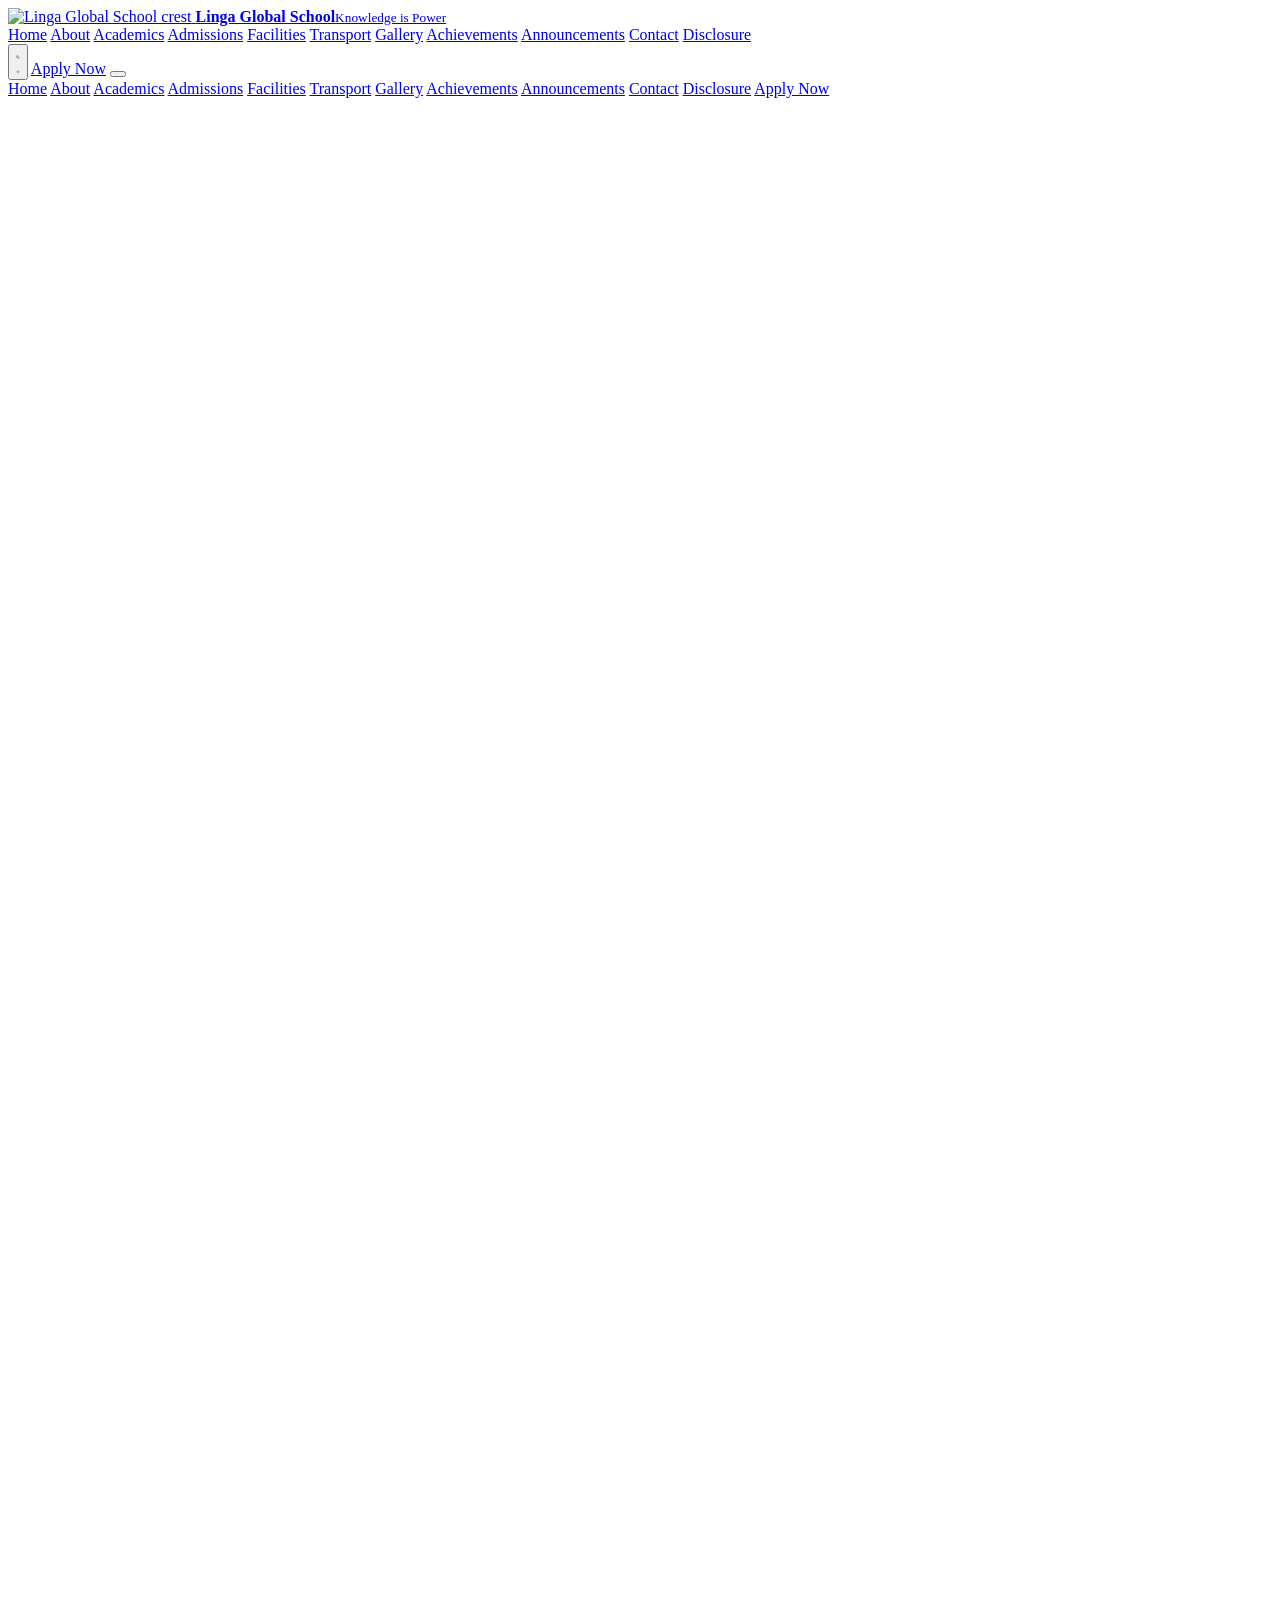
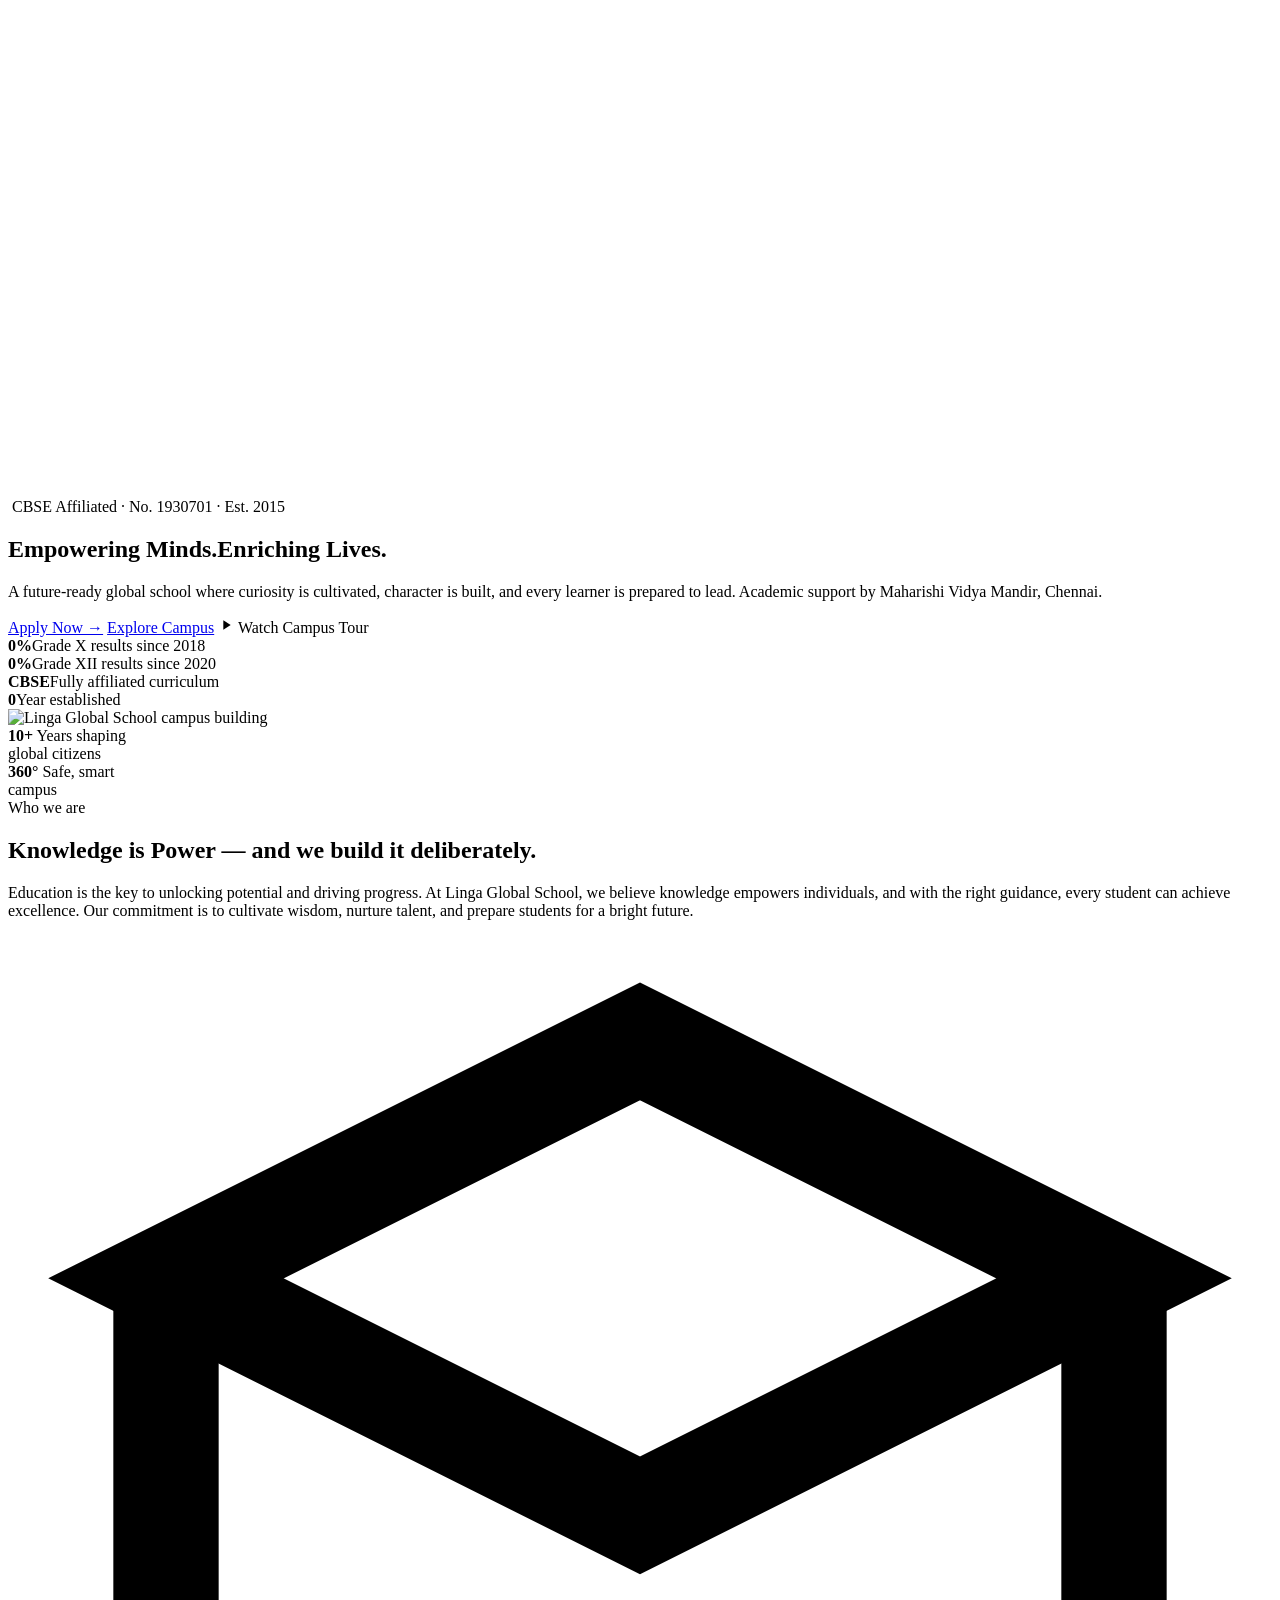
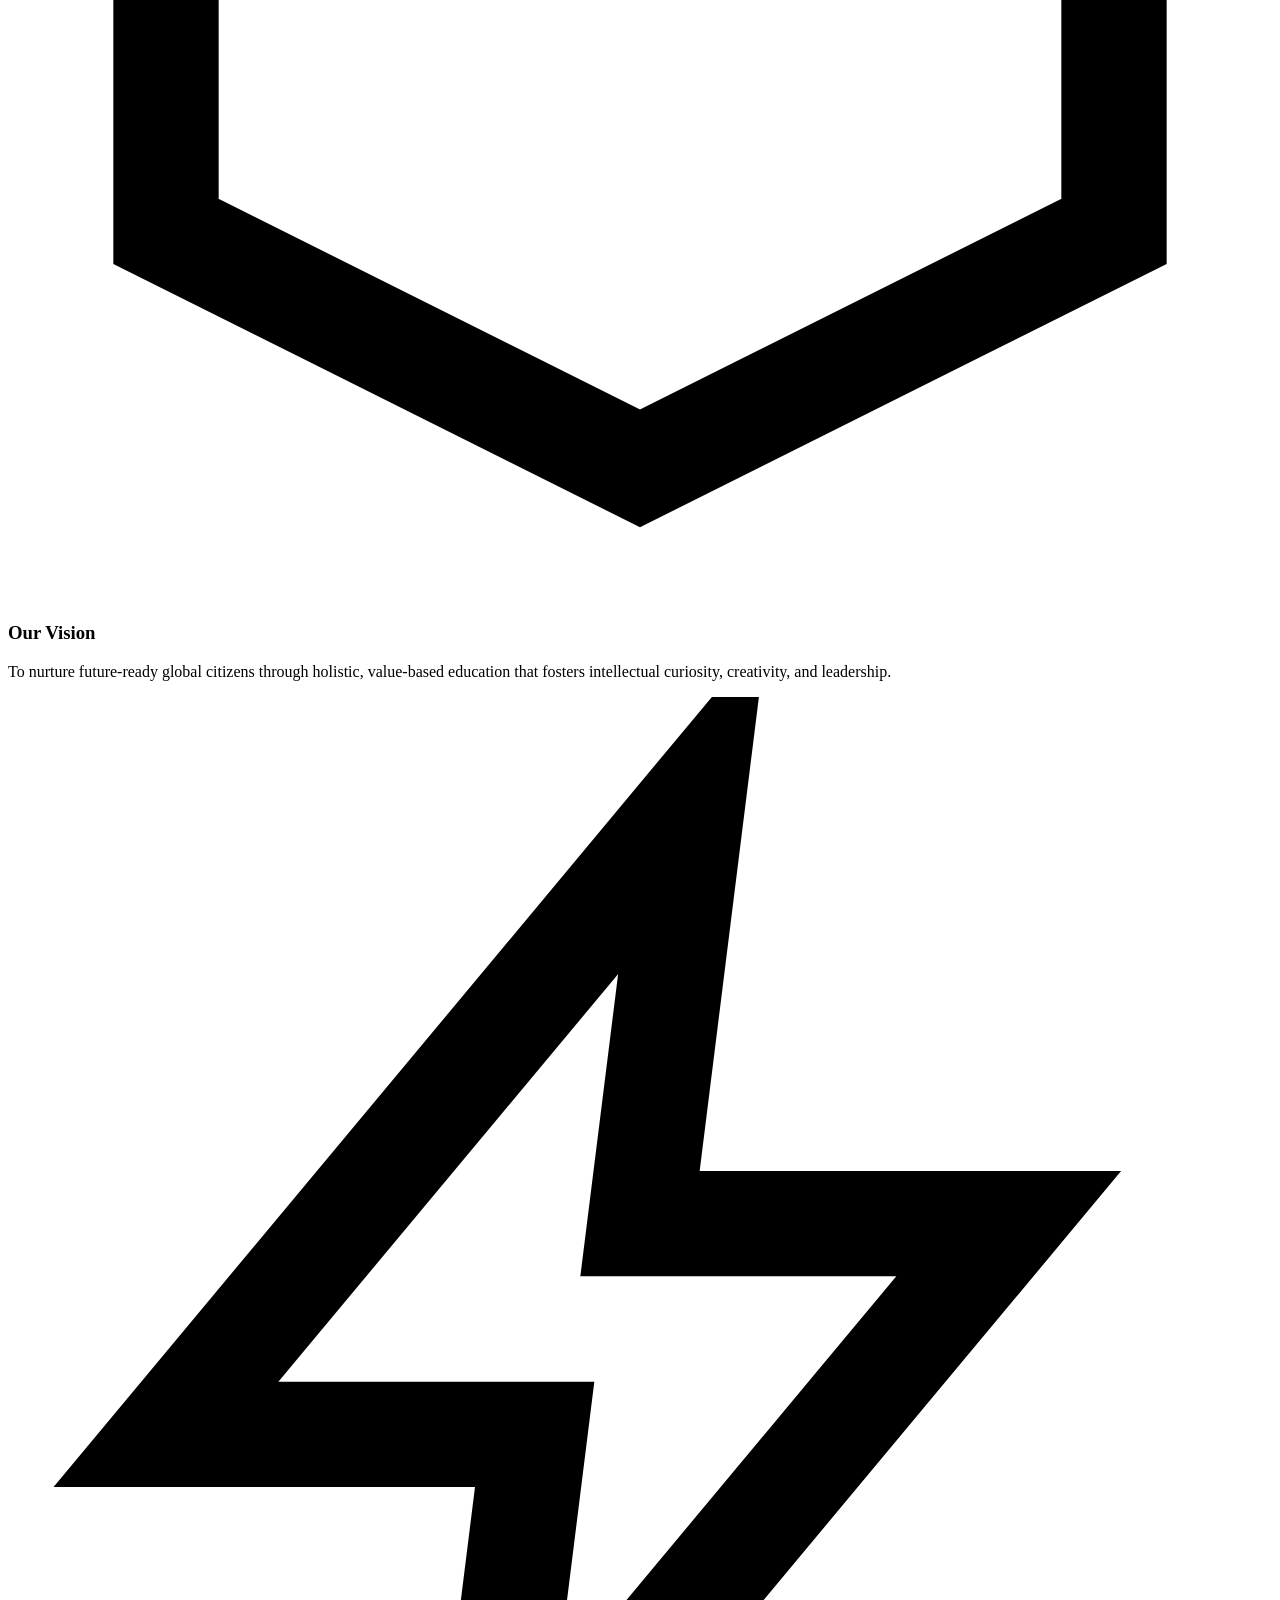
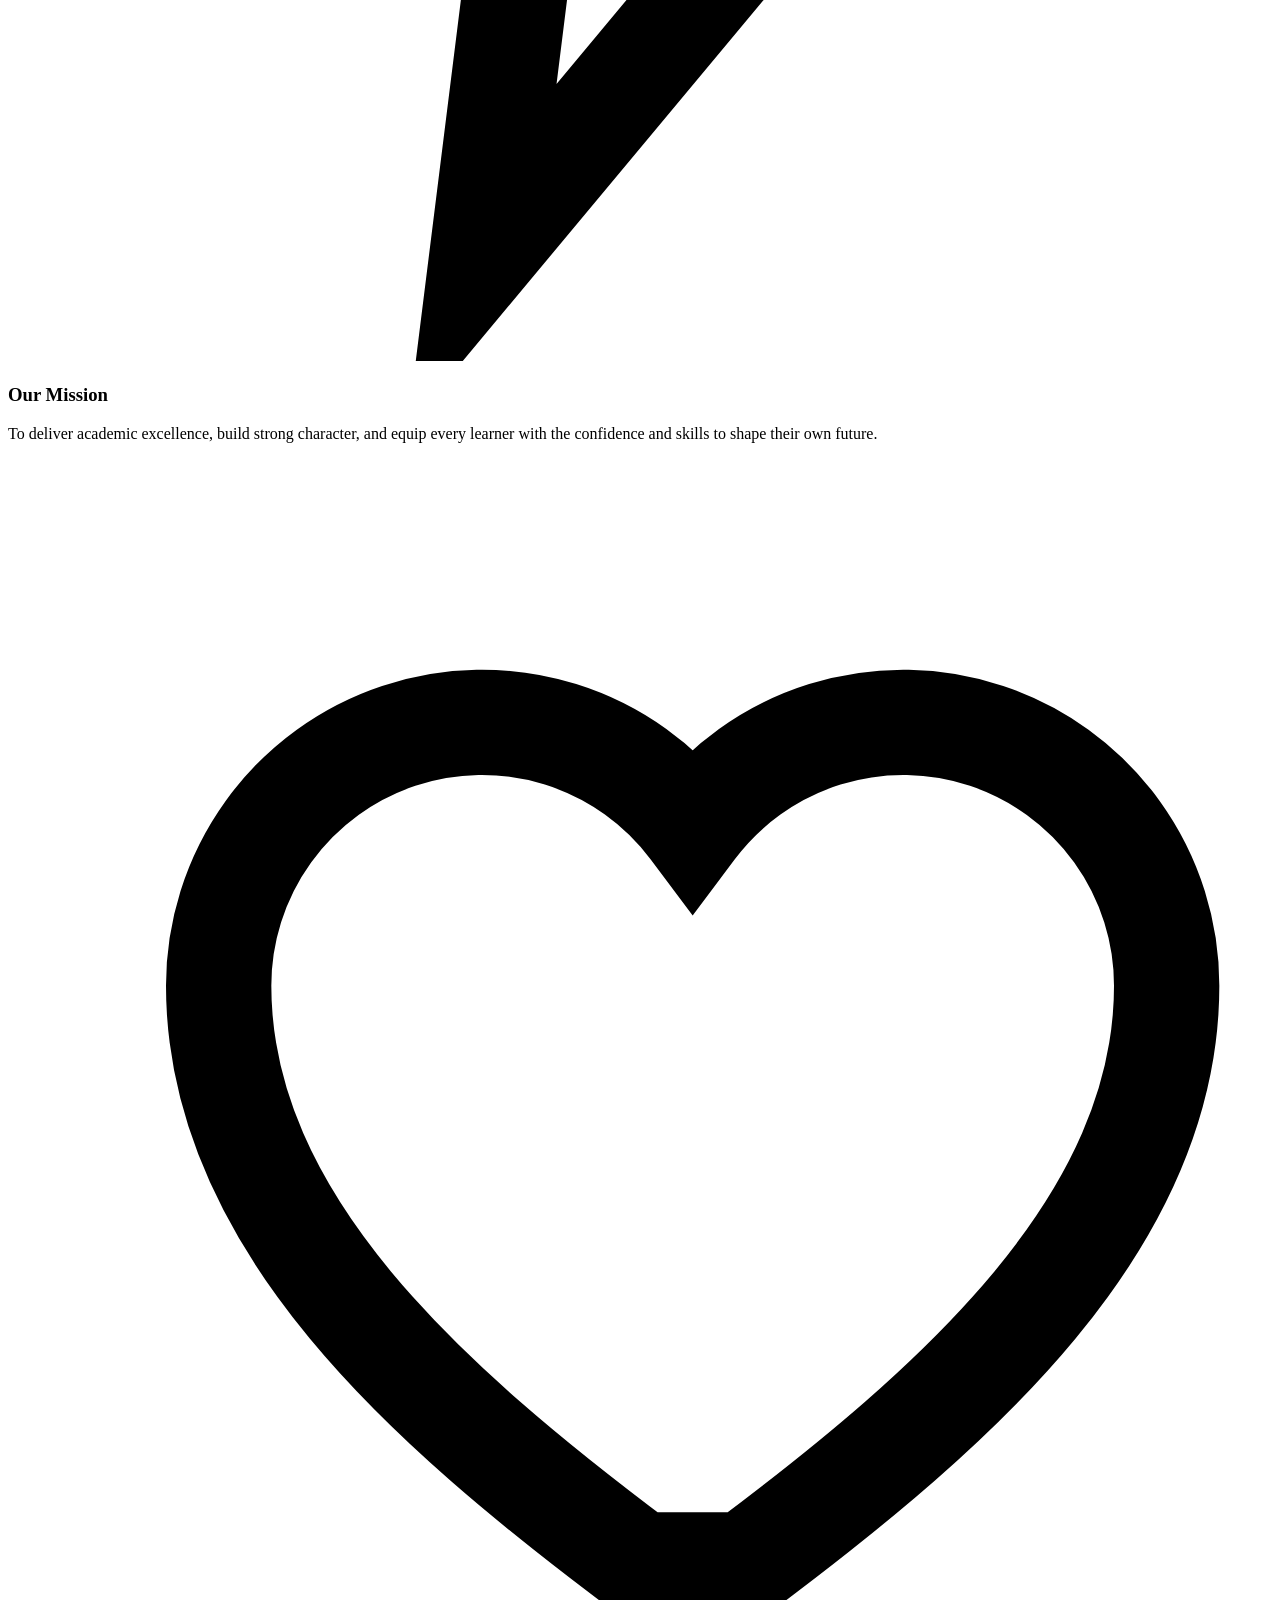
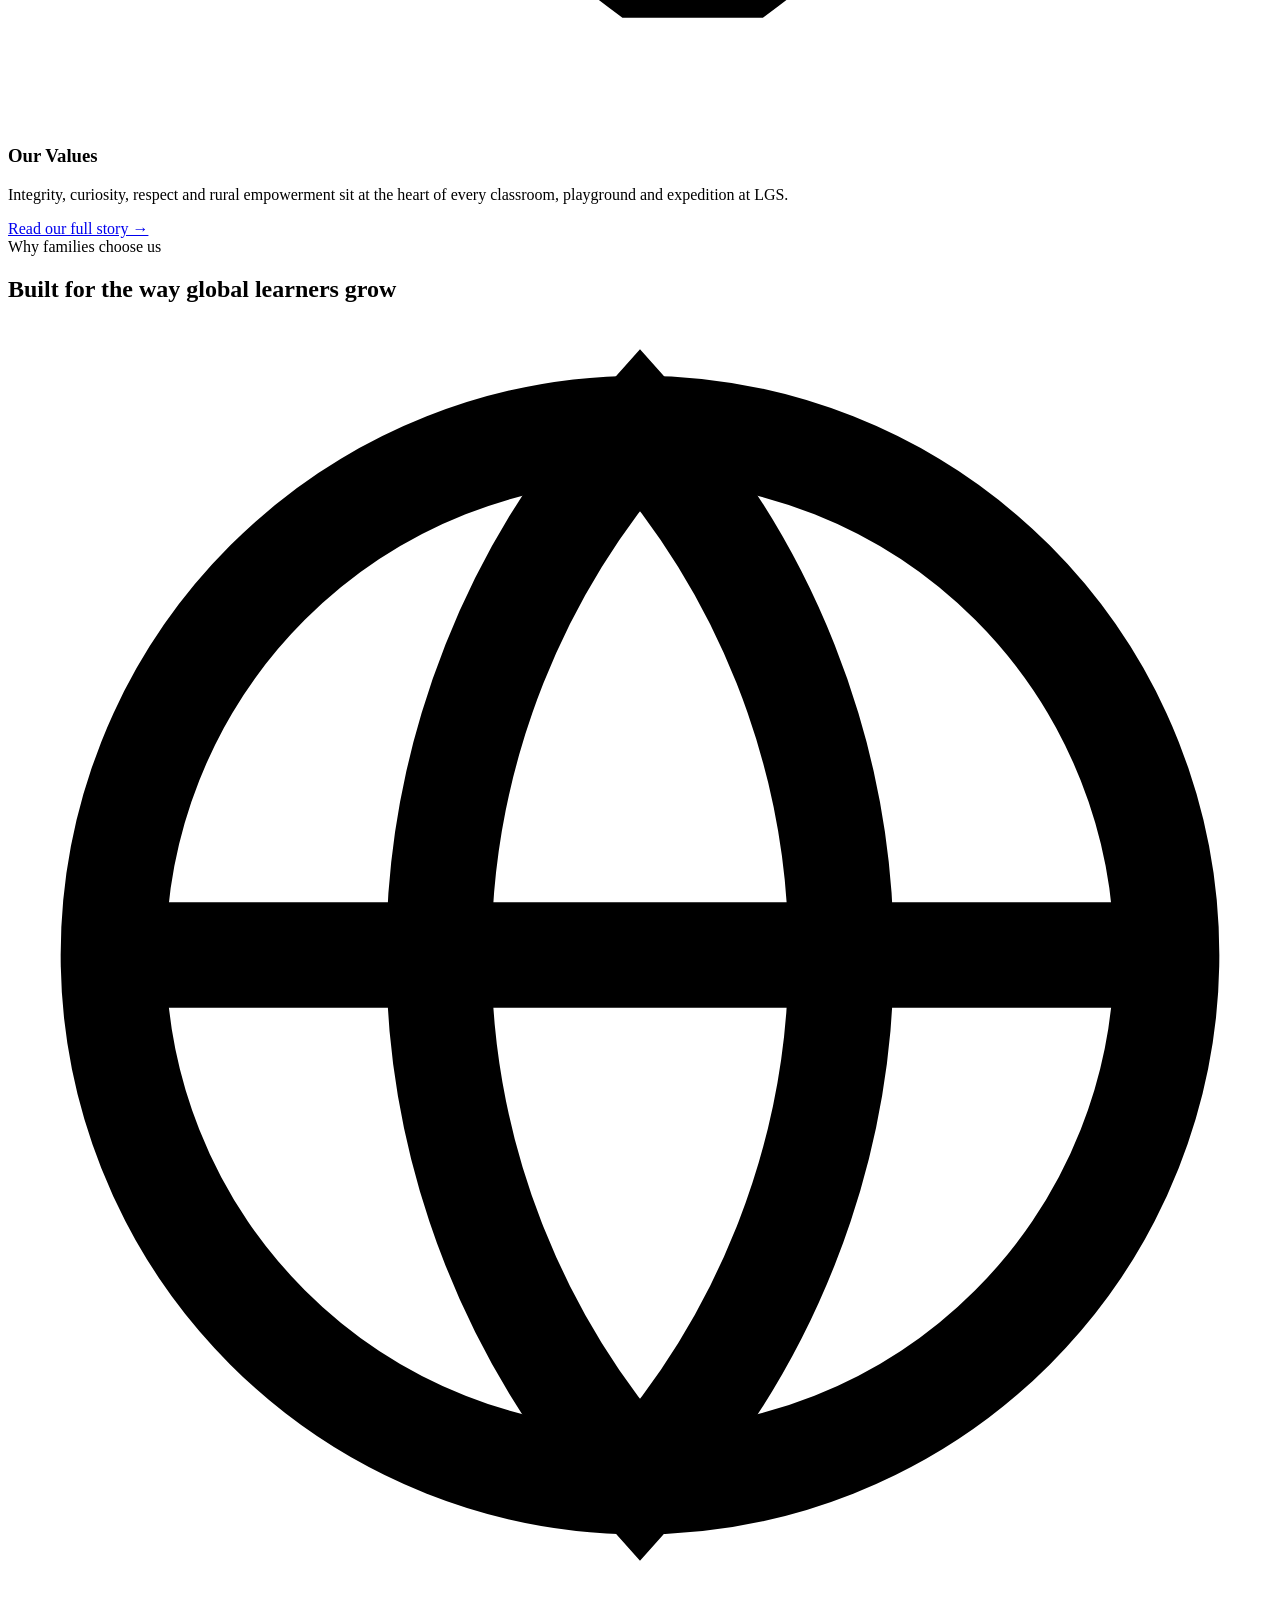
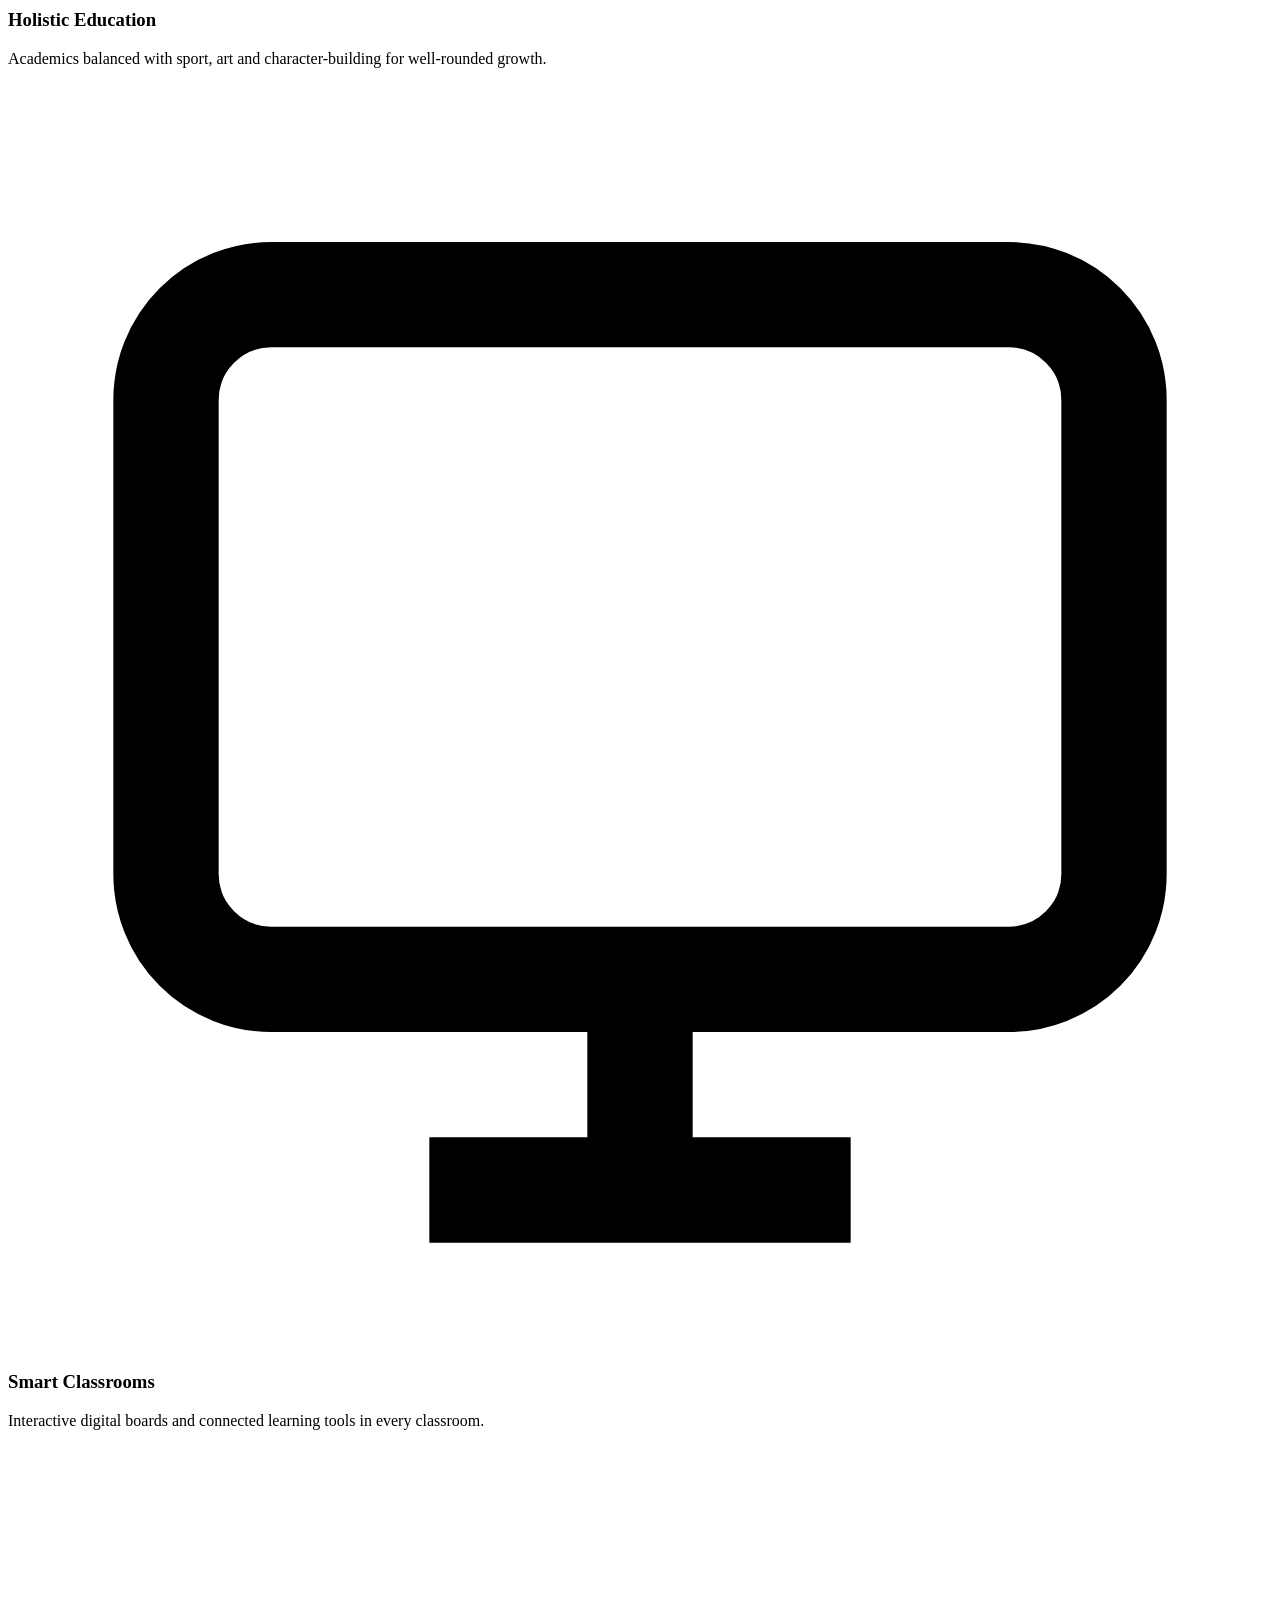
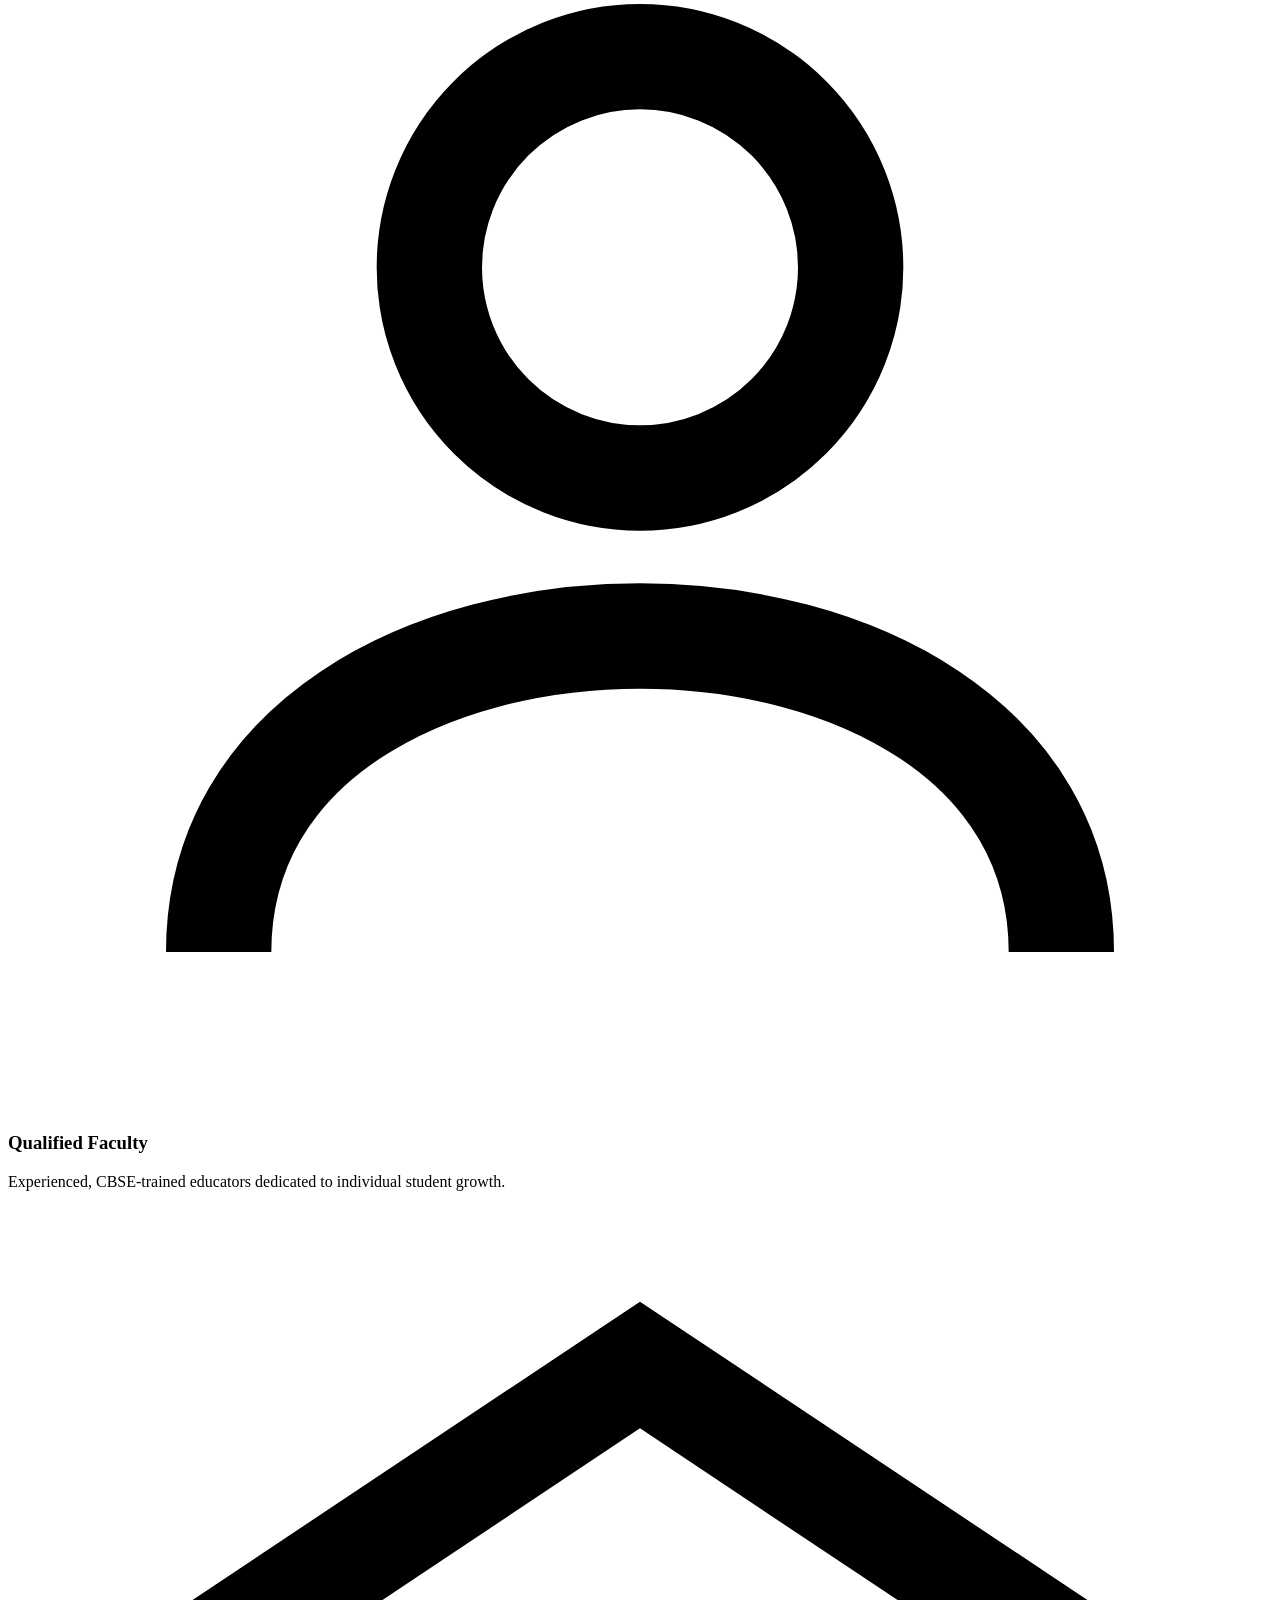
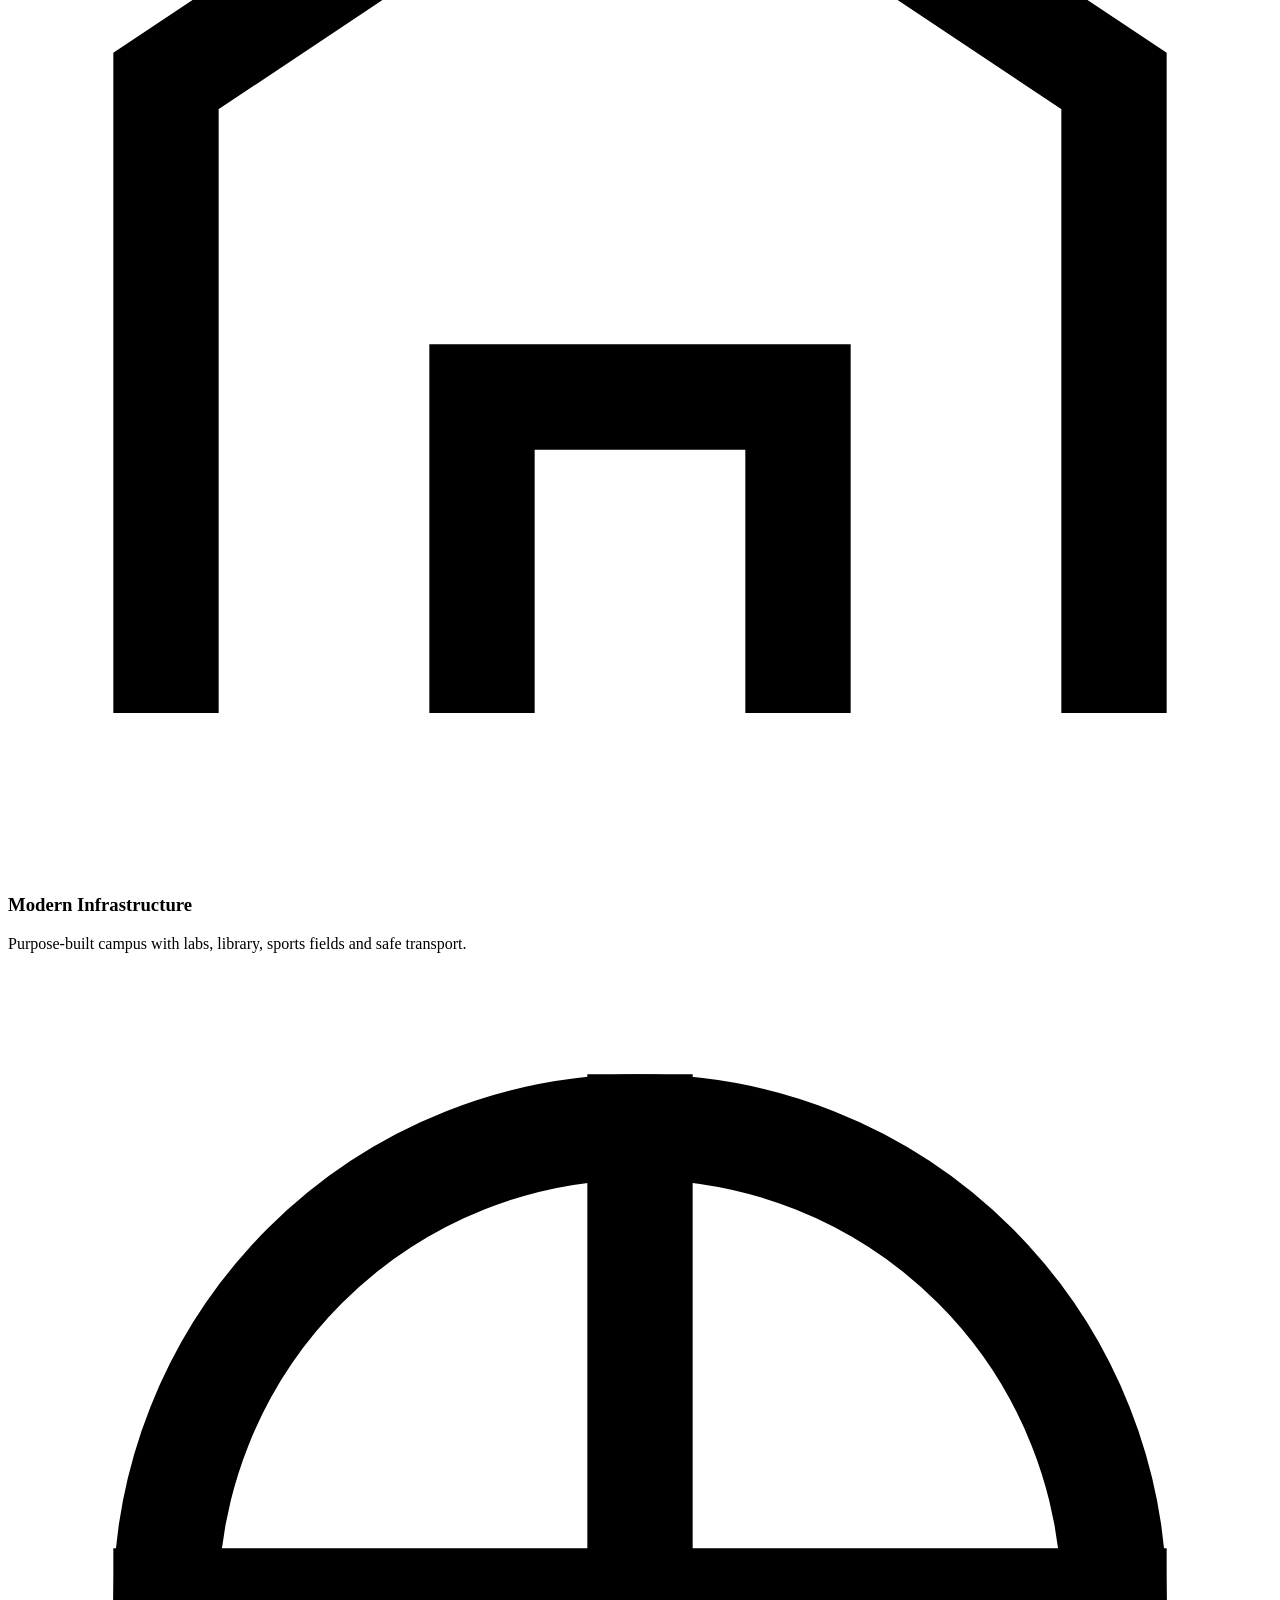
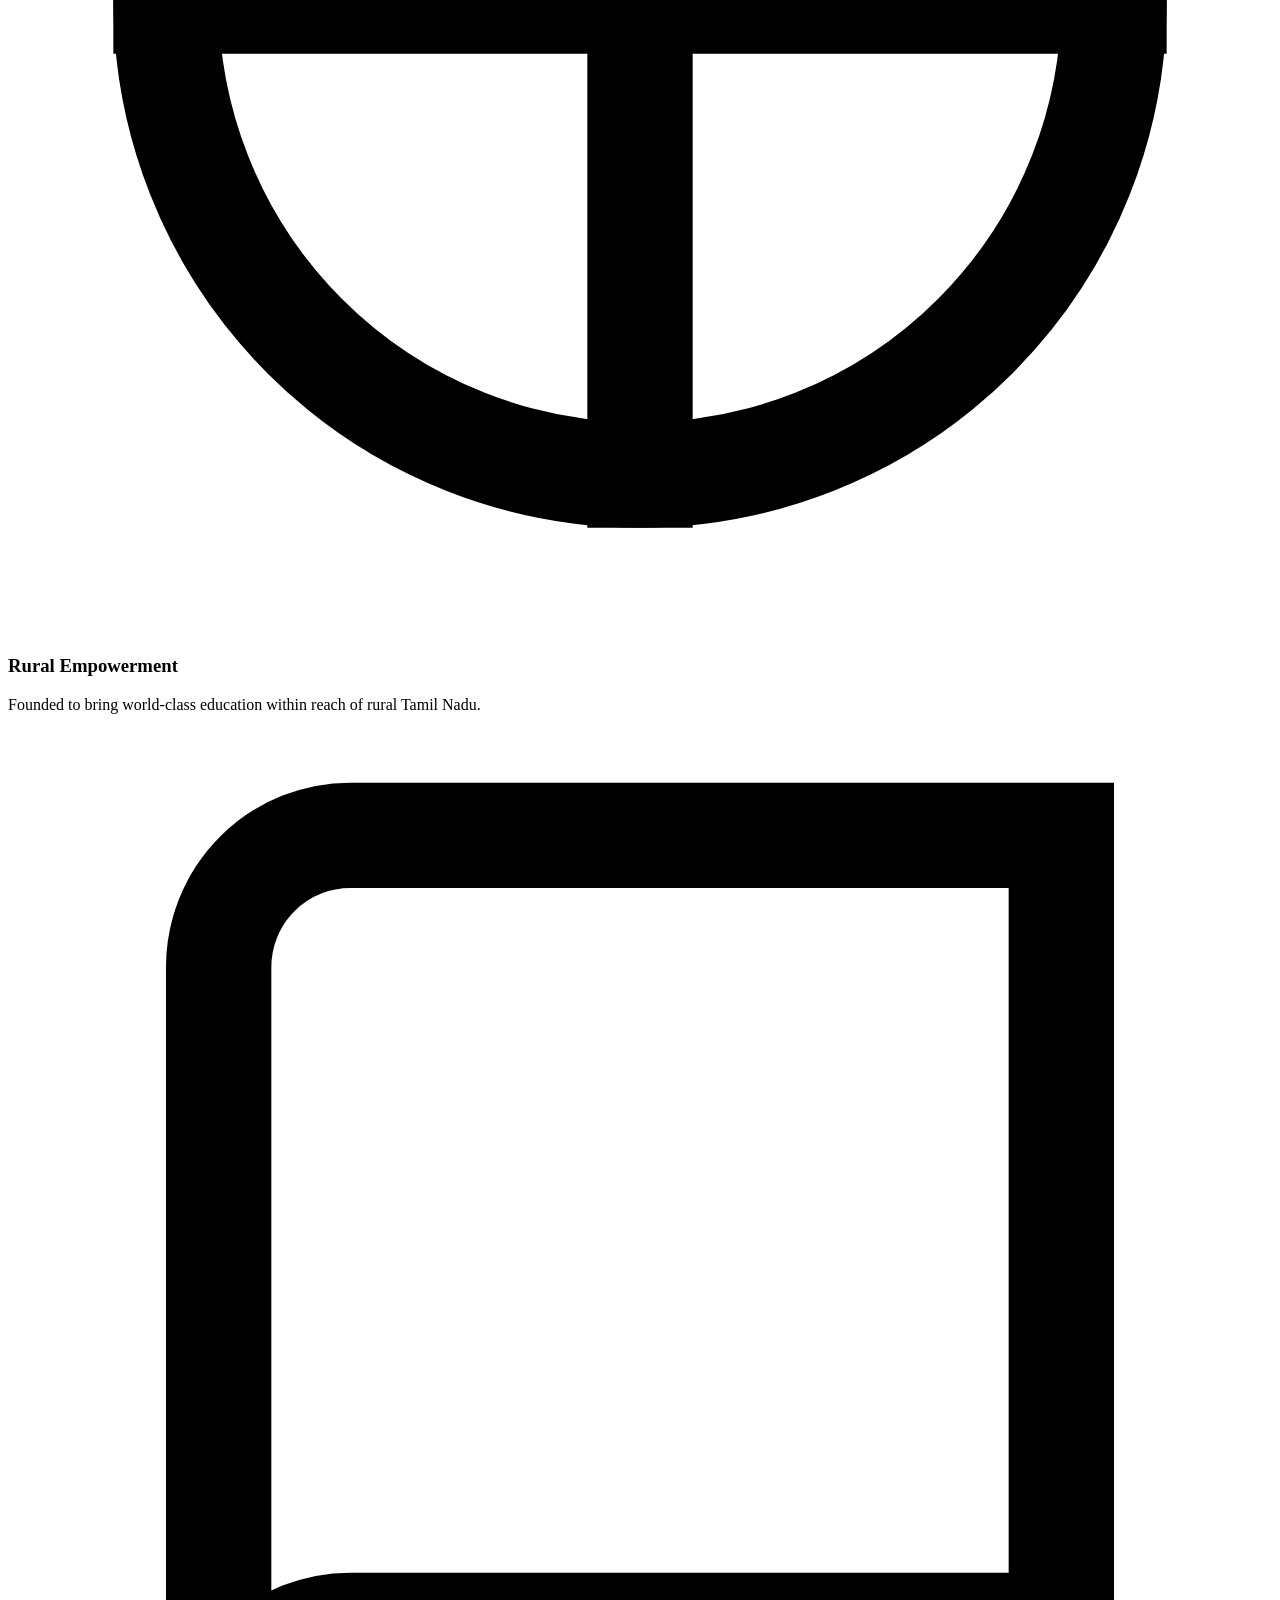
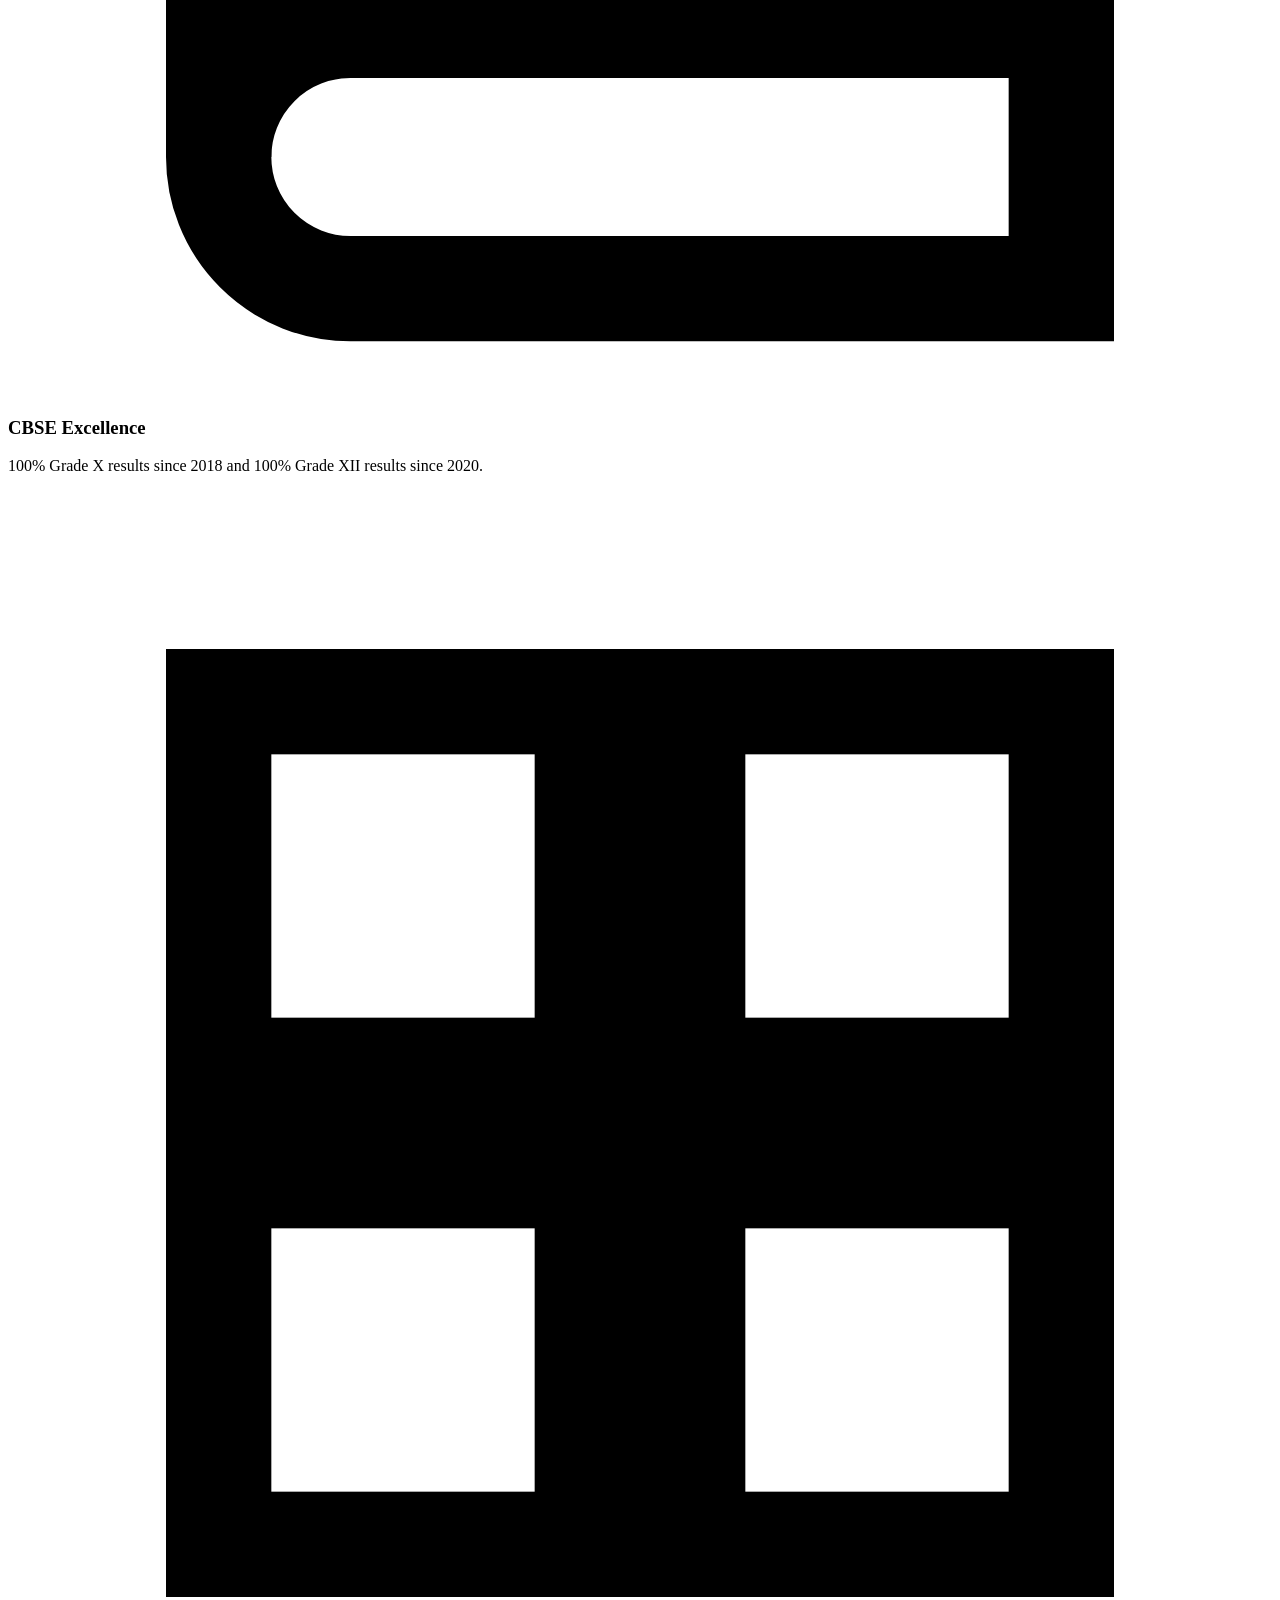
==== index.html @ 5d43a5f6 "Add files via upload" ====
<!DOCTYPE html>
<html lang="en">
<head>
<meta charset="UTF-8">
<meta name="viewport" content="width=device-width, initial-scale=1.0">
<title>Home | Linga Global School</title>
<meta name="description" content="Linga Global School — CBSE-affiliated global school in Krishnankoil, Tamil Nadu. Empowering Minds, Enriching Lives.">
<meta name="theme-color" content="#1B2E7A">
<link rel="icon" href="assets/images/logo-round.jpg">
<link rel="preconnect" href="https://fonts.googleapis.com">
<link href="https://fonts.googleapis.com/css2?family=Sora:wght@400;500;600;700;800&family=Plus+Jakarta+Sans:wght@400;500;600;700;800&family=JetBrains+Mono:wght@400;500;700&display=swap" rel="stylesheet">
<link rel="stylesheet" href="assets/css/style.css">
</head>
<body>

<div class="loader"><div class="loader-globe"></div></div>

<a href="#main" class="small" style="position:absolute;left:-9999px;top:0;">Skip to content</a>

<nav class="nav" id="siteNav">
  <div class="container nav-inner">
    <a href="index.html" class="brand">
      <img src="assets/images/logo-round.jpg" alt="Linga Global School crest">
      <span class="brand-text"><b>Linga Global School</b><small>Knowledge is Power</small></span>
    </a>
    <div class="nav-links">
        <a href="index.html" class="active">Home</a>
        <a href="about.html" class="">About</a>
        <a href="academics.html" class="">Academics</a>
        <a href="admissions.html" class="">Admissions</a>
        <a href="facilities.html" class="">Facilities</a>
        <a href="transport.html" class="">Transport</a>
        <a href="gallery.html" class="">Gallery</a>
        <a href="achievements.html" class="">Achievements</a>
        <a href="announcements.html" class="">Announcements</a>
        <a href="contact.html" class="">Contact</a>
        <a href="disclosure.html" class="">Disclosure</a>
    </div>
    <div class="nav-actions">
      <button class="theme-toggle" aria-label="Toggle dark mode">
        <svg class="moon" viewBox="0 0 24 24" fill="none" stroke="currentColor" stroke-width="2"><path d="M21 12.79A9 9 0 1 1 11.21 3 7 7 0 0 0 21 12.79z"/></svg>
        <svg class="sun" viewBox="0 0 24 24" fill="none" stroke="currentColor" stroke-width="2"><circle cx="12" cy="12" r="4"/><path d="M12 2v2M12 20v2M4.9 4.9l1.4 1.4M17.7 17.7l1.4 1.4M2 12h2M20 12h2M4.9 19.1l1.4-1.4M17.7 6.3l1.4-1.4"/></svg>
      </button>
      <a href="admissions.html" class="btn btn-primary btn-sm magnetic"><span>Apply Now</span></a>
      <button class="nav-burger" aria-label="Open menu"><span></span></button>
    </div>
  </div>
</nav>

<div class="mobile-panel">
    <a href="index.html">Home</a>
    <a href="about.html">About</a>
    <a href="academics.html">Academics</a>
    <a href="admissions.html">Admissions</a>
    <a href="facilities.html">Facilities</a>
    <a href="transport.html">Transport</a>
    <a href="gallery.html">Gallery</a>
    <a href="achievements.html">Achievements</a>
    <a href="announcements.html">Announcements</a>
    <a href="contact.html">Contact</a>
    <a href="disclosure.html">Disclosure</a>
    <a href="admissions.html" class="btn btn-primary btn-block mt-24"><span>Apply Now</span></a>
</div>

<main id="main">

<section class="hero">
  <div class="orbit-field" aria-hidden="true">
    <div class="orb orb-yellow" style="width:420px;height:420px;top:-120px;left:-140px;"></div>
    <div class="orb orb-blue" style="width:500px;height:500px;top:100px;right:-200px;"></div>
    <div class="ring" style="width:640px;height:640px;top:-100px;right:-220px;"></div>
    <div class="ring reverse" style="width:440px;height:440px;top:20px;right:-100px;"></div>
    <div class="star" style="top:18%;left:42%;"></div>
    <div class="star" style="top:64%;left:8%;animation-delay:1s;"></div>
    <div class="star" style="top:30%;left:80%;animation-delay:2s;"></div>
  </div>
  <div class="container">
    <div class="hero-grid">
      <div data-reveal>
        <div class="hero-tag"><img src="assets/images/logo-round.jpg" alt=""> CBSE Affiliated &middot; No. 1930701 &middot; Est. 2015</div>
        <h1><span class="line">Empowering Minds.</span><span class="line accent">Enriching Lives.</span></h1>
        <p class="lead">A future-ready global school where curiosity is cultivated, character is built, and every learner is prepared to lead. Academic support by Maharishi Vidya Mandir, Chennai.</p>
        <div class="hero-actions">
          <a href="admissions.html" class="btn btn-primary magnetic"><span>Apply Now →</span></a>
          <a href="facilities.html" class="btn btn-outline magnetic"><span>Explore Campus</span></a>
          <span class="hero-watch magnetic" id="watchTour"><span class="play"><svg width="16" height="16" viewBox="0 0 24 24" fill="currentColor"><path d="M8 5v14l11-7z"/></svg></span> Watch Campus Tour</span>
        </div>
        <div class="stat-strip">
          <div class="stat-cell"><b data-counter="100" data-suffix="%">0%</b><span>Grade X results since 2018</span></div>
          <div class="stat-cell"><b data-counter="100" data-suffix="%">0%</b><span>Grade XII results since 2020</span></div>
          <div class="stat-cell"><b>CBSE</b><span>Fully affiliated curriculum</span></div>
          <div class="stat-cell"><b data-counter="2015">0</b><span>Year established</span></div>
        </div>
      </div>
      <div class="hero-visual" data-reveal="scale">
        <div class="hero-orbit-ring"></div>
        <div class="hero-orbit-ring r2"></div>
        <div class="hero-photo"><img src="assets/images/school-building.jpg" alt="Linga Global School campus building"></div>
        <div class="hero-badge glass badge-1">
          <b>10+</b>
          <span>Years shaping<br>global citizens</span>
        </div>
        <div class="hero-badge glass badge-2">
          <b>360°</b>
          <span>Safe, smart<br>campus</span>
        </div>
      </div>
    </div>
  </div>
</section>

<section aria-labelledby="about-teaser">
  <div class="container">
    <div class="section-head" data-reveal>
      <span class="eyebrow">Who we are</span>
      <h2 id="about-teaser">Knowledge is Power — and we build it deliberately.</h2>
      <p>Education is the key to unlocking potential and driving progress. At Linga Global School, we believe knowledge empowers individuals, and with the right guidance, every student can achieve excellence. Our commitment is to cultivate wisdom, nurture talent, and prepare students for a bright future.</p>
    </div>
    <div class="grid-3 stagger">
      <div class="card" data-reveal>
        <div class="icon-wrap"><svg viewBox="0 0 24 24" fill="none" stroke="currentColor" stroke-width="2"><path d="M12 2l9 4.5-9 4.5-9-4.5L12 2z"/><path d="M3 6.5V17l9 4.5 9-4.5V6.5"/></svg></div>
        <h3>Our Vision</h3>
        <p>To nurture future-ready global citizens through holistic, value-based education that fosters intellectual curiosity, creativity, and leadership.</p>
      </div>
      <div class="card" data-reveal>
        <div class="icon-wrap"><svg viewBox="0 0 24 24" fill="none" stroke="currentColor" stroke-width="2"><path d="M13 2L3 14h7l-1 8 10-12h-7l1-8z"/></svg></div>
        <h3>Our Mission</h3>
        <p>To deliver academic excellence, build strong character, and equip every learner with the confidence and skills to shape their own future.</p>
      </div>
      <div class="card" data-reveal>
        <div class="icon-wrap"><svg viewBox="0 0 24 24" fill="none" stroke="currentColor" stroke-width="2"><path d="M12 21c-4-3-8-6.5-8-11a5 5 0 0 1 9-3 5 5 0 0 1 9 3c0 4.5-4 8-8 11z"/></svg></div>
        <h3>Our Values</h3>
        <p>Integrity, curiosity, respect and rural empowerment sit at the heart of every classroom, playground and expedition at LGS.</p>
      </div>
    </div>
    <div class="mt-40" data-reveal><a href="about.html" class="btn btn-outline magnetic"><span>Read our full story →</span></a></div>
  </div>
</section>

<section style="background:var(--bg-alt);">
  <div class="container">
    <div class="section-head center" data-reveal>
      <span class="eyebrow">Why families choose us</span>
      <h2>Built for the way global learners grow</h2>
    </div>
    <div class="grid-4 stagger">
      <div class="card" data-reveal>
        <div class="icon-wrap"><svg viewBox="0 0 24 24" fill="none" stroke="currentColor" stroke-width="2"><path d="M12 2a10 10 0 1 0 10 10A10 10 0 0 0 12 2z"/><path d="M2 12h20M12 2a15 15 0 0 1 0 20 15 15 0 0 1 0-20z"/></svg></div>
        <h3>Holistic Education</h3><p>Academics balanced with sport, art and character-building for well-rounded growth.</p>
      </div>
      <div class="card" data-reveal>
        <div class="icon-wrap"><svg viewBox="0 0 24 24" fill="none" stroke="currentColor" stroke-width="2"><rect x="3" y="4" width="18" height="13" rx="2"/><path d="M8 21h8M12 17v4"/></svg></div>
        <h3>Smart Classrooms</h3><p>Interactive digital boards and connected learning tools in every classroom.</p>
      </div>
      <div class="card" data-reveal>
        <div class="icon-wrap"><svg viewBox="0 0 24 24" fill="none" stroke="currentColor" stroke-width="2"><circle cx="12" cy="8" r="4"/><path d="M4 21c0-4 4-6 8-6s8 2 8 6"/></svg></div>
        <h3>Qualified Faculty</h3><p>Experienced, CBSE-trained educators dedicated to individual student growth.</p>
      </div>
      <div class="card" data-reveal>
        <div class="icon-wrap"><svg viewBox="0 0 24 24" fill="none" stroke="currentColor" stroke-width="2"><path d="M3 21V9l9-6 9 6v12"/><path d="M9 21v-6h6v6"/></svg></div>
        <h3>Modern Infrastructure</h3><p>Purpose-built campus with labs, library, sports fields and safe transport.</p>
      </div>
      <div class="card" data-reveal>
        <div class="icon-wrap"><svg viewBox="0 0 24 24" fill="none" stroke="currentColor" stroke-width="2"><path d="M12 2v20M2 12h20"/><circle cx="12" cy="12" r="9"/></svg></div>
        <h3>Rural Empowerment</h3><p>Founded to bring world-class education within reach of rural Tamil Nadu.</p>
      </div>
      <div class="card" data-reveal>
        <div class="icon-wrap"><svg viewBox="0 0 24 24" fill="none" stroke="currentColor" stroke-width="2"><path d="M4 19.5A2.5 2.5 0 0 1 6.5 17H20"/><path d="M6.5 2H20v20H6.5A2.5 2.5 0 0 1 4 19.5v-15A2.5 2.5 0 0 1 6.5 2z"/></svg></div>
        <h3>CBSE Excellence</h3><p>100% Grade X results since 2018 and 100% Grade XII results since 2020.</p>
      </div>
      <div class="card" data-reveal>
        <div class="icon-wrap"><svg viewBox="0 0 24 24" fill="none" stroke="currentColor" stroke-width="2"><rect x="4" y="4" width="7" height="7"/><rect x="13" y="4" width="7" height="7"/><rect x="4" y="13" width="7" height="7"/><rect x="13" y="13" width="7" height="7"/></svg></div>
        <h3>Technology Driven</h3><p>Digital literacy and computational thinking woven through the curriculum.</p>
      </div>
      <div class="card" data-reveal>
        <div class="icon-wrap"><svg viewBox="0 0 24 24" fill="none" stroke="currentColor" stroke-width="2"><path d="M12 2l3 7h7l-5.5 4.5L18 21l-6-4-6 4 1.5-7.5L2 9h7z"/></svg></div>
        <h3>Leadership Development</h3><p>Student councils, clubs and public-speaking platforms build real confidence.</p>
      </div>
    </div>
  </div>
</section>

<section>
  <div class="container">
    <div class="counter-band" data-reveal="scale">
      <div class="orbit-field" aria-hidden="true">
        <div class="ring" style="width:500px;height:500px;top:-200px;left:-150px;border-color:rgba(255,255,255,.12);"></div>
        <div class="orb orb-gold" style="width:300px;height:300px;bottom:-120px;right:-80px;opacity:.2;"></div>
      </div>
      <div class="grid-4">
        <div class="stat-cell"><b data-counter="100" data-suffix="%">0%</b><span>Grade X pass rate</span></div>
        <div class="stat-cell"><b data-counter="100" data-suffix="%">0%</b><span>Grade XII pass rate</span></div>
        <div class="stat-cell"><b data-counter="55610">0</b><span>School Code</span></div>
        <div class="stat-cell"><b data-counter="10" data-suffix="+">0+</b><span>Years of legacy</span></div>
      </div>
    </div>
  </div>
</section>

<section style="background:var(--bg-alt);">
  <div class="container founder-wrap">
    <div class="founder-photo" data-reveal="left">
      <div class="frame"><img src="assets/images/founder.jpg" alt="Kalvivallal Thiru T. Kalasalingam, Founder"></div>
    </div>
    <div data-reveal="right">
      <span class="eyebrow">The Founder</span>
      <h2 class="mt-16">Kalvivallal Thiru T. Kalasalingam</h2>
      <p class="founder-quote">"Education is the truest form of empowerment — it must reach every village, every child, every future."</p>
      <p class="muted" style="line-height:1.8;">A visionary institution builder revered as <em>Kalvivallal</em> — patron of education — Thiru T. Kalasalingam dedicated his life to widening access to quality learning across rural Tamil Nadu. Long before "EdTech" became a word, he championed technology-driven classrooms, believing that a child's postcode should never limit their potential. His institutions have opened doors for thousands of first-generation learners, blending rigorous academics with a deep commitment to community upliftment. Linga Global School carries this legacy forward — combining his belief in rural empowerment with a genuinely global, future-ready curriculum.</p>
      <a href="about.html#founder" class="btn btn-outline magnetic mt-24"><span>Read the full legacy →</span></a>
    </div>
  </div>
</section>

<section>
  <div class="container">
    <div class="section-head center" data-reveal>
      <span class="eyebrow">Leadership</span>
      <h2>Guided by experience, driven by purpose</h2>
    </div>
    <div class="grid-4 stagger">
      <div class="leader-card" data-reveal><div class="photo"><img src="assets/images/principal.png" alt="Dr. Alka Sharma, Principal"></div><h4>Dr. Alka Sharma</h4><span>Principal</span></div>
      <div class="leader-card" data-reveal><div class="photo"><img src="assets/images/chairman.png" alt="Chairperson"></div><h4>Chairperson</h4><span>Managing Committee</span></div>
      <div class="leader-card" data-reveal><div class="photo"><img src="assets/images/secretary.png" alt="Secretary"></div><h4>Secretary</h4><span>Managing Committee</span></div>
      <div class="leader-card" data-reveal><div class="photo"><img src="assets/images/leader-1.png" alt="Director"></div><h4>Director</h4><span>Managing Committee</span></div>
    </div>
  </div>
</section>

<section style="background:var(--bg-alt);">
  <div class="container">
    <div class="section-head" data-reveal>
      <span class="eyebrow">Academics</span>
      <h2>A learning path from first steps to Grade XII</h2>
      <p>CBSE-affiliated curriculum spanning Primary through Senior Secondary, with Science and Commerce streams and a wide choice of subject combinations.</p>
    </div>
    <div class="grid-4 stagger">
      <div class="card" data-reveal><h3>Primary</h3><p>Grades I–V &middot; foundational literacy, numeracy and inquiry-based learning.</p></div>
      <div class="card" data-reveal><h3>Middle</h3><p>Grades VI–VIII &middot; broadened subjects, first languages, and project learning.</p></div>
      <div class="card" data-reveal><h3>Secondary</h3><p>Grades IX–X &middot; board-aligned rigor with continuous assessment.</p></div>
      <div class="card" data-reveal><h3>Senior Secondary</h3><p>Grades XI–XII &middot; Science &amp; Commerce streams with subject electives.</p></div>
    </div>
    <div class="mt-40" data-reveal><a href="academics.html" class="btn btn-outline magnetic"><span>View full academic structure →</span></a></div>
  </div>
</section>

<section>
  <div class="container">
    <div class="glass" style="padding:60px 40px; text-align:center; position:relative; overflow:hidden;" data-reveal="scale">
      <div class="orbit-field" aria-hidden="true">
        <div class="orb orb-yellow" style="width:260px;height:260px;top:-100px;left:20%;opacity:.25;"></div>
      </div>
      <span class="eyebrow" style="justify-content:center;">Admissions open</span>
      <h2 class="mt-16" style="font-size:clamp(26px,4vw,40px);">Begin your child's global journey at LGS</h2>
      <p class="muted mt-16" style="max-width:520px;margin-inline:auto;">Seats are limited each academic year. Talk to our admissions desk to check eligibility and start the application.</p>
      <div class="hero-actions" style="justify-content:center;margin-top:28px;">
        <a href="admissions.html" class="btn btn-primary magnetic"><span>Apply Now →</span></a>
        <a href="contact.html" class="btn btn-outline magnetic"><span>Contact Admissions</span></a>
      </div>
    </div>
  </div>
</section>

<div class="lightbox" style="position:fixed;inset:0;background:rgba(7,10,28,.92);z-index:2000;display:none;align-items:center;justify-content:center;padding:40px;">
  <button class="lb-close" style="position:absolute;top:26px;right:30px;width:44px;height:44px;border-radius:50%;background:rgba(255,255,255,.1);color:#fff;border:none;font-size:20px;cursor:pointer;">&times;</button>
  <figure style="max-width:900px;">
    <img src="" alt="" style="width:100%;border-radius:16px;">
    <figcaption class="lb-caption" style="color:#fff;text-align:center;margin-top:14px;font-size:14px;opacity:.75;"></figcaption>
  </figure>
</div>
<style>.lightbox.open{display:flex !important;}</style>
<script>
document.getElementById('watchTour') && document.getElementById('watchTour').addEventListener('click', ()=>{
  alert('Campus tour video coming soon — meanwhile explore the Facilities and Gallery pages!');
});
</script>

<footer class="footer">
  <div class="orbit-field" aria-hidden="true">
    <div class="orb orb-gold" style="width:400px;height:400px;top:-150px;right:-100px;opacity:.12"></div>
  </div>
  <div class="container footer-grid">
    <div>
      <div class="footer-brand">
        <img src="assets/images/logo-round.jpg" alt="LGS crest">
        <b>Linga Global School</b>
      </div>
      <p class="small" style="max-width:280px;line-height:1.7;opacity:.8;">Empowering Minds, Enriching Lives. A CBSE-affiliated global school nurturing future-ready citizens since 2015.</p>
      <div class="socials mt-24">
        <a href="https://www.instagram.com/lgs_official_2015/" target="_blank" rel="noopener" aria-label="Instagram"><svg viewBox="0 0 24 24" fill="none" stroke="currentColor" stroke-width="2"><rect x="2" y="2" width="20" height="20" rx="5"/><circle cx="12" cy="12" r="4"/><circle cx="17.5" cy="6.5" r="1"/></svg></a>
        <a href="https://www.facebook.com" target="_blank" rel="noopener" aria-label="Facebook"><svg viewBox="0 0 24 24" fill="none" stroke="currentColor" stroke-width="2"><path d="M18 2h-3a5 5 0 0 0-5 5v3H7v4h3v8h4v-8h3l1-4h-4V7a1 1 0 0 1 1-1h3z"/></svg></a>
        <a href="https://www.youtube.com" target="_blank" rel="noopener" aria-label="YouTube"><svg viewBox="0 0 24 24" fill="none" stroke="currentColor" stroke-width="2"><rect x="2" y="5" width="20" height="14" rx="4"/><path d="M10 9l5 3-5 3z"/></svg></a>
      </div>
    </div>
    <div>
      <h5>Quick Links</h5>
      <ul>
        <li><a href="about.html">About Us</a></li>
        <li><a href="academics.html">Academics</a></li>
        <li><a href="admissions.html">Admissions</a></li>
        <li><a href="gallery.html">Gallery</a></li>
        <li><a href="disclosure.html">Mandatory Disclosure</a></li>
      </ul>
    </div>
    <div>
      <h5>Admissions</h5>
      <ul>
        <li><a href="admissions.html">How to Apply</a></li>
        <li><a href="admissions.html#eligibility">Age Eligibility</a></li>
        <li><a href="admissions.html#documents">Documents Required</a></li>
        <li><a href="contact.html">Fee Enquiry</a></li>
        <li><a href="transport.html">Transport Routes</a></li>
      </ul>
    </div>
    <div>
      <h5>Reach Us</h5>
      <ul>
        <li><a href="https://maps.google.com/?q=Linga+Global+School+Anand+Nagar+Krishnankoil+Srivilliputtur+Virudhunagar+Tamil+Nadu" target="_blank" rel="noopener">Anand Nagar, Krishnankoil, Srivilliputtur (T.K.), Virudhunagar (Dt), Tamil Nadu</a></li>
        <li><a href="tel:+917373727290">+91 73737 27290</a></li>
        <li><a href="mailto:info@lingaschool.org">info@lingaschool.org</a></li>
        <li><a href="https://www.lingaschool.org" target="_blank" rel="noopener">www.lingaschool.org</a></li>
      </ul>
    </div>
  </div>
  <div class="container footer-bottom">
    <span>&copy; <span id="year"></span> Linga Global School. All rights reserved. CBSE Affiliation No. 1930701 &middot; School Code 55610</span>
    <span class="credit">Powered by Gen11</span>
  </div>
</footer>

<div class="back-top" aria-label="Back to top">
  <svg width="18" height="18" viewBox="0 0 24 24" fill="none" stroke="currentColor" stroke-width="2.4"><path d="M12 19V5M5 12l7-7 7 7"/></svg>
</div>

<script>document.getElementById('year') && (document.getElementById('year').textContent = new Date().getFullYear());</script>
<script src="assets/js/main.js"></script>

</main>
</body>
</html>
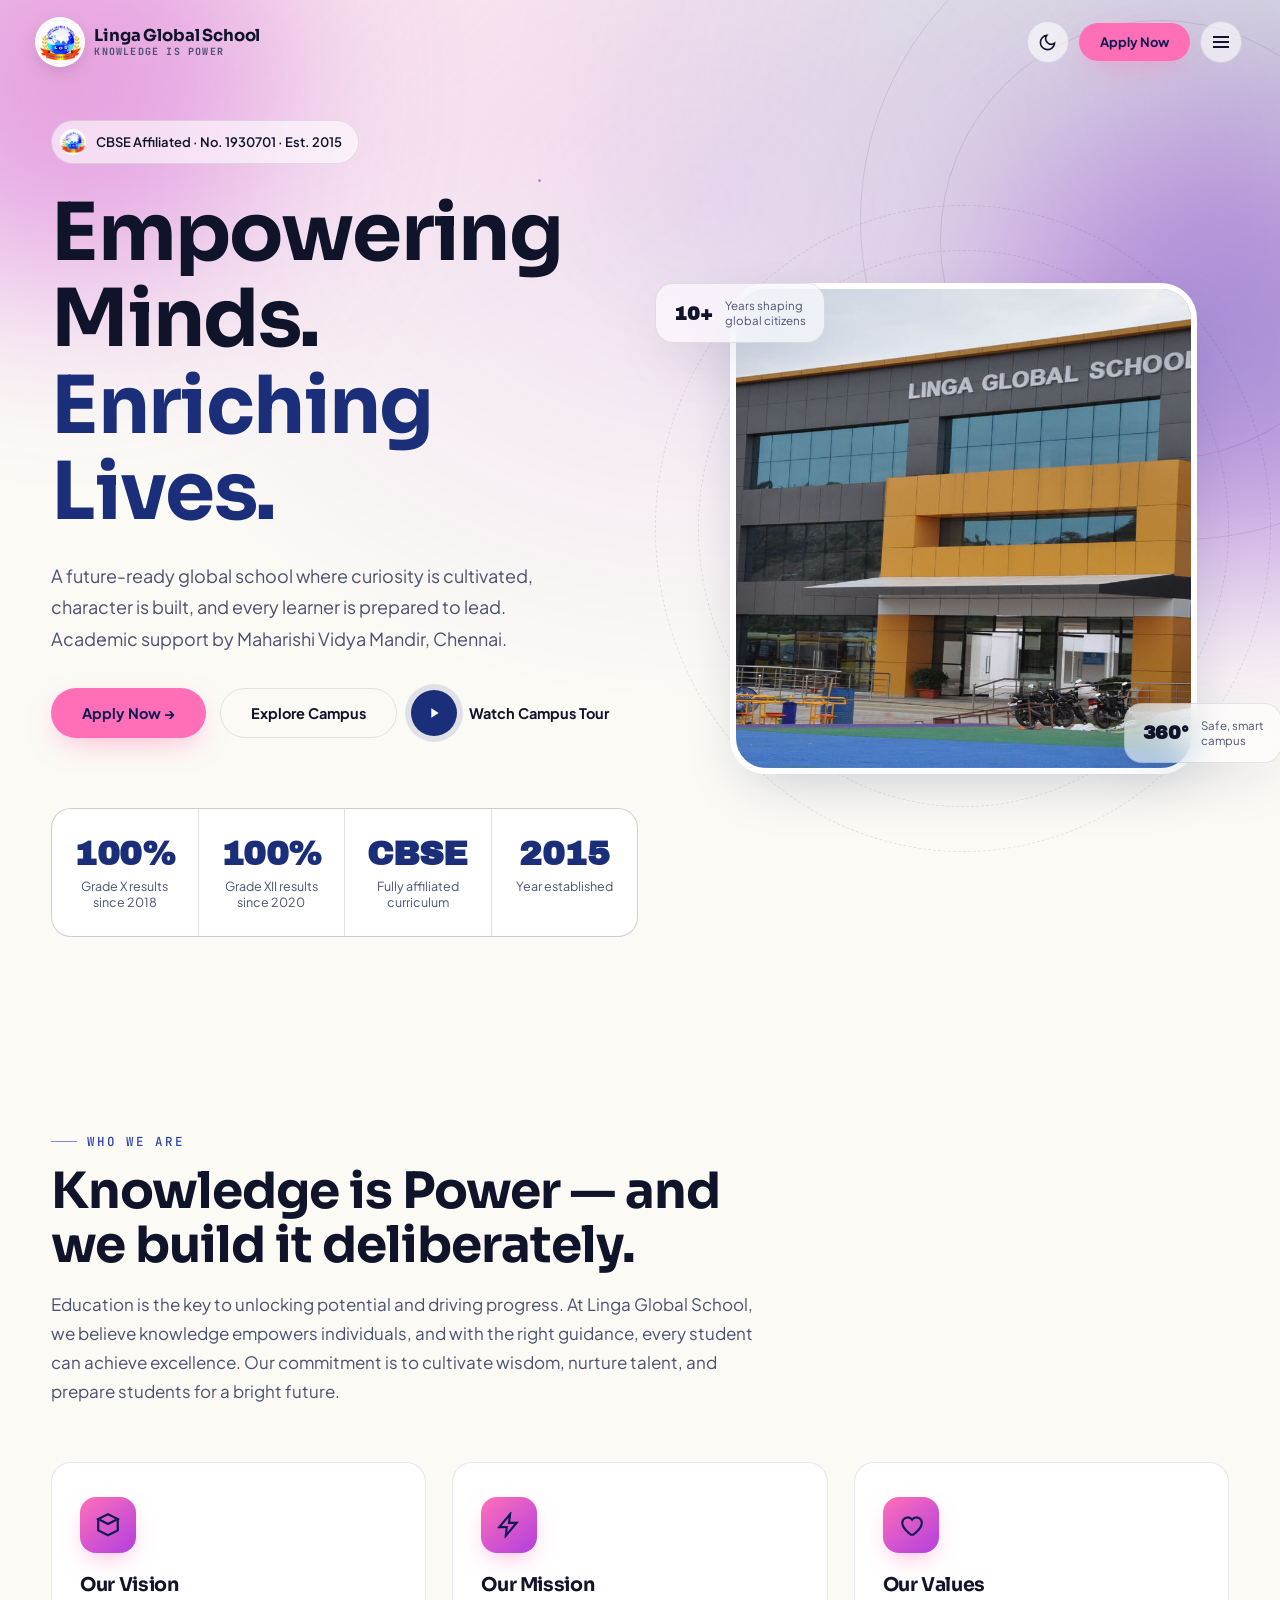
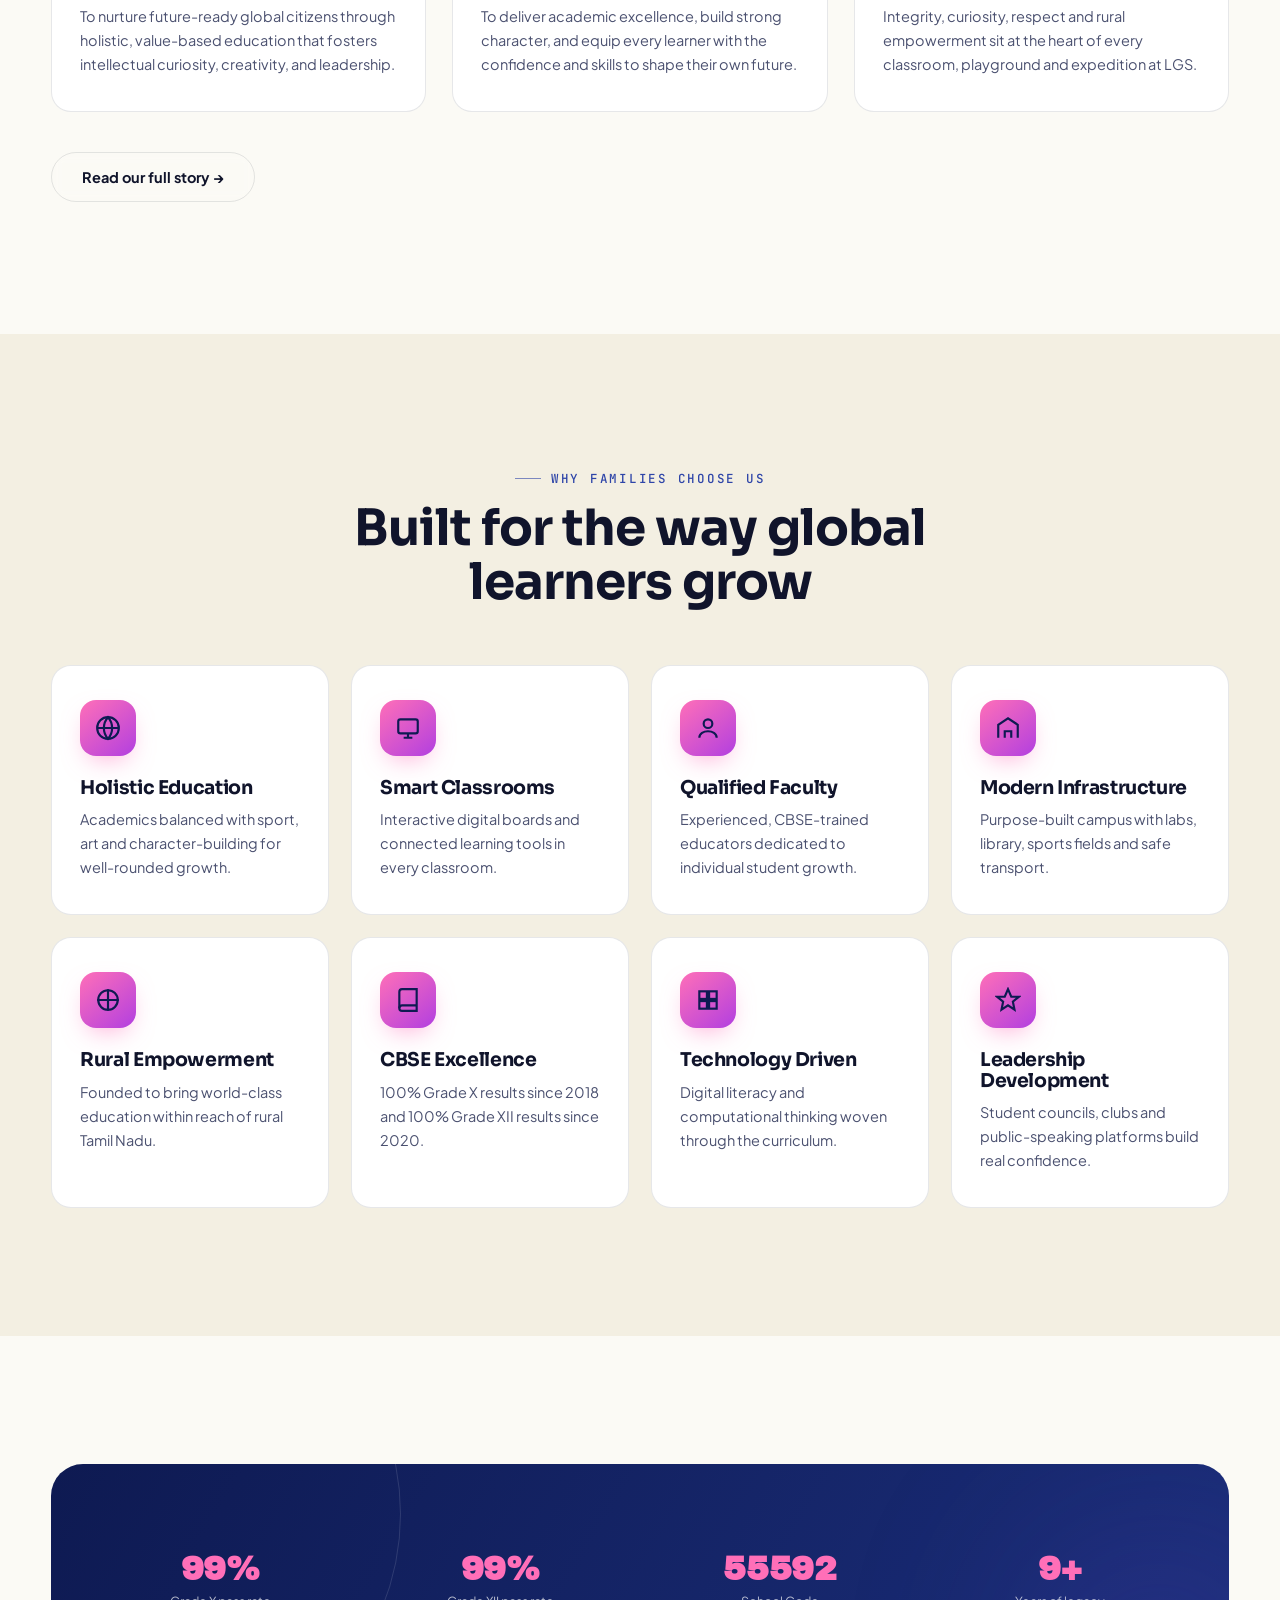
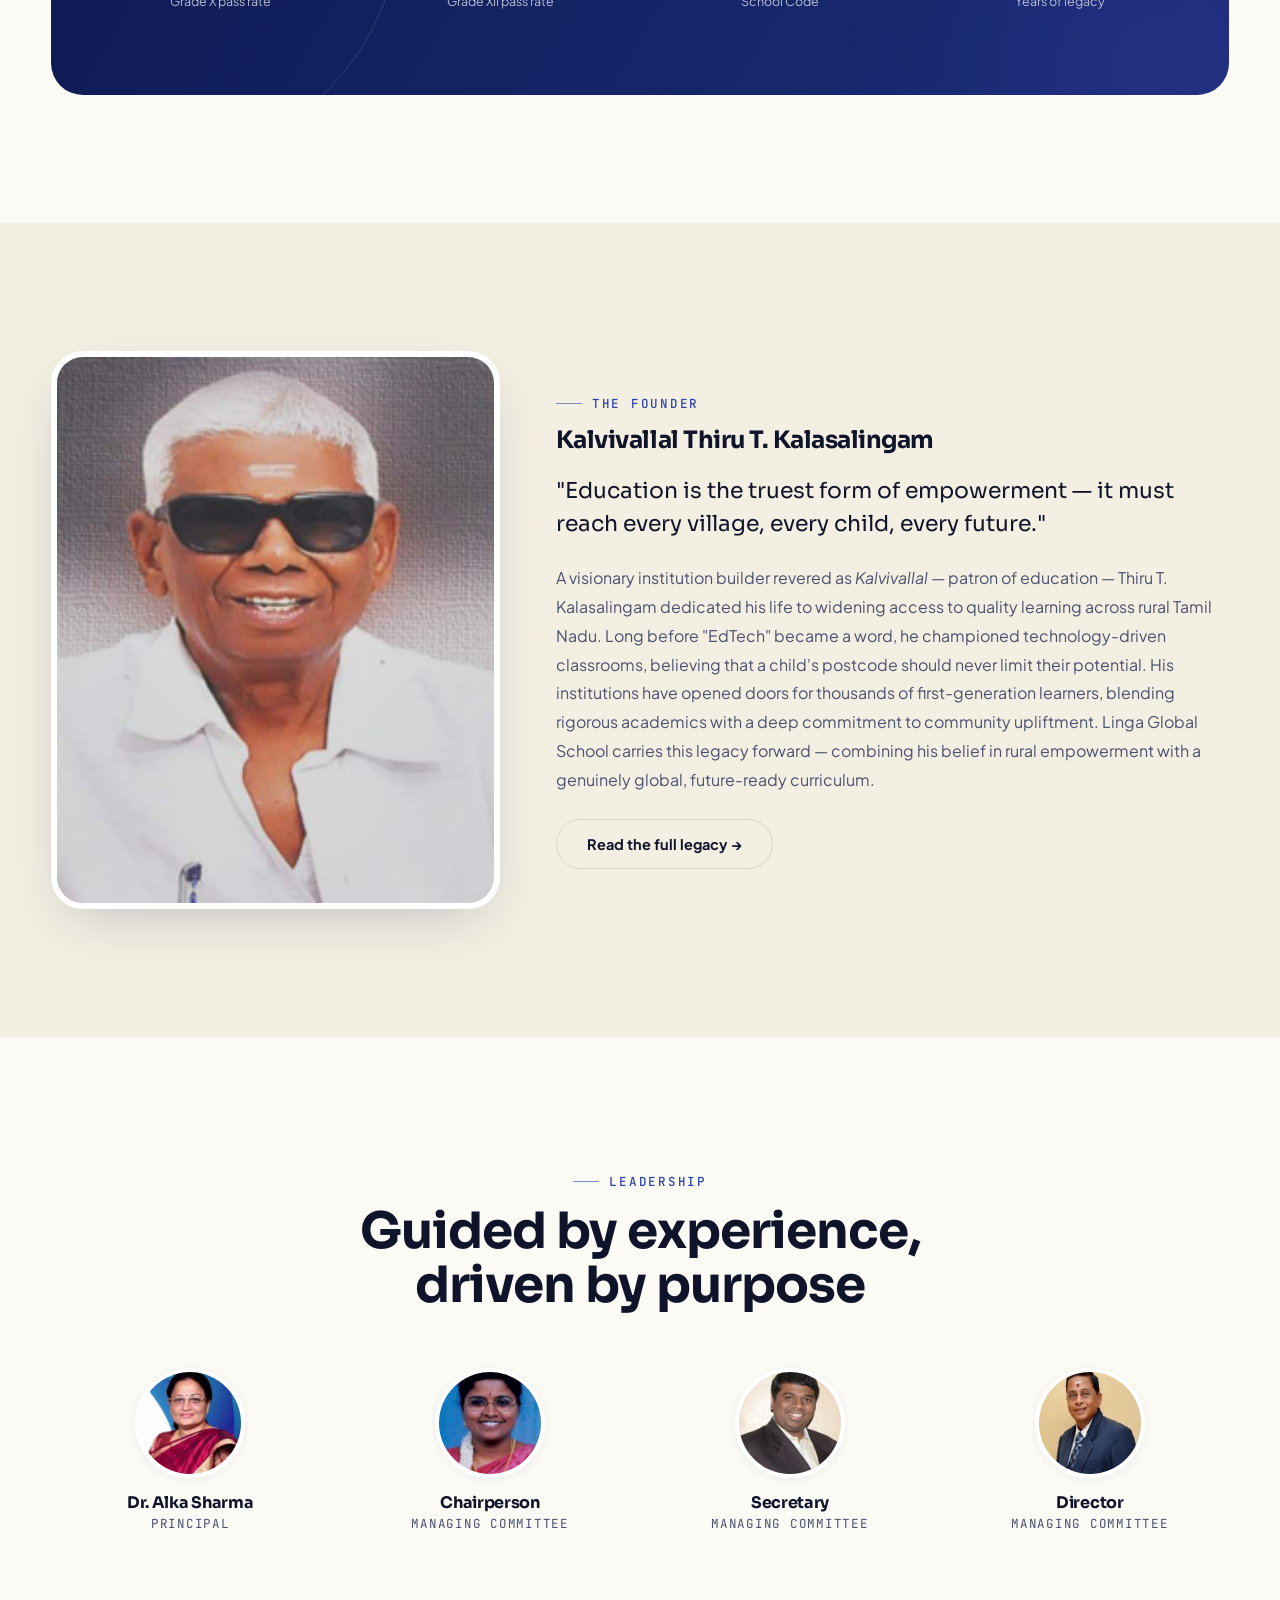
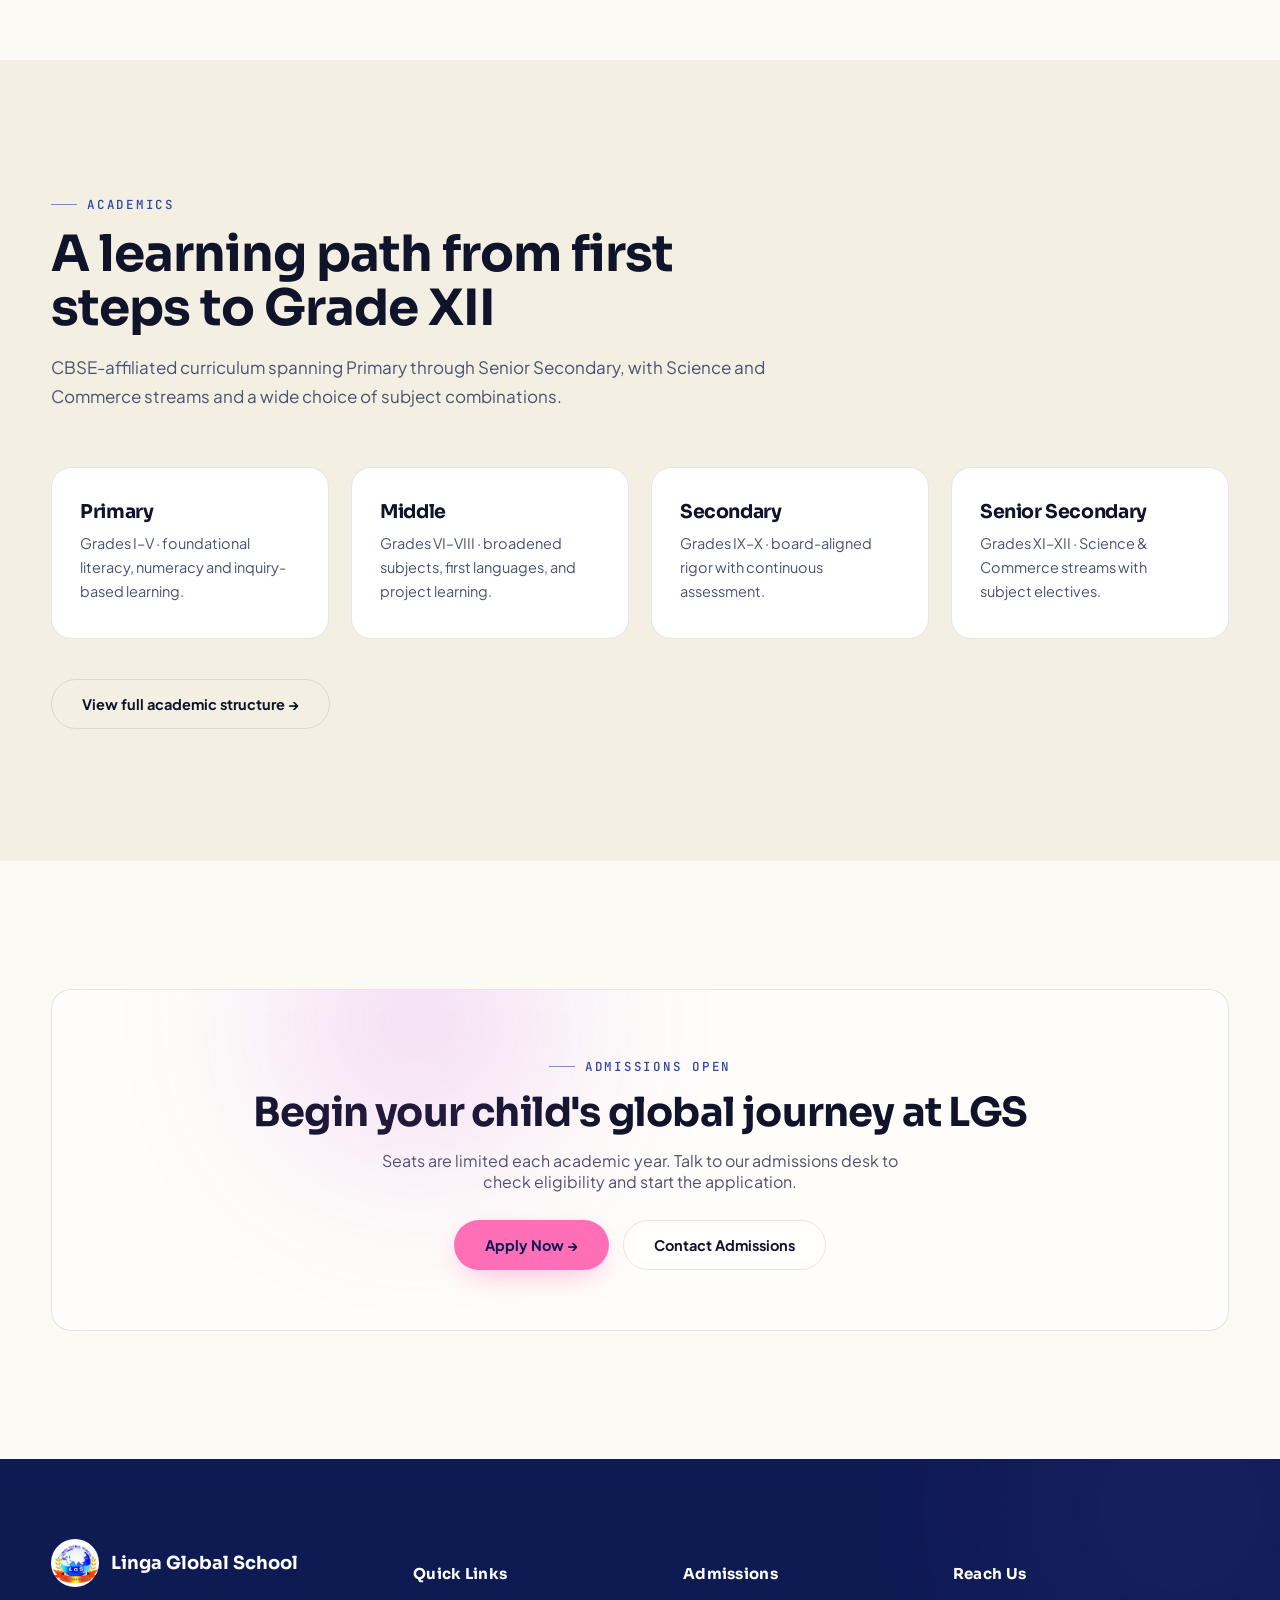
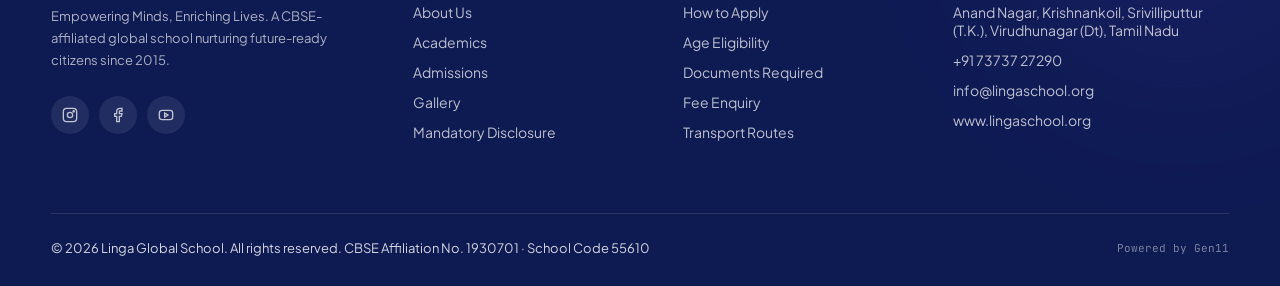
==== commit b769e86a: "Update index.html" ====
--- a/index.html
+++ b/index.html
@@ -8,7 +8,7 @@
 <meta name="theme-color" content="#1B2E7A">
 <link rel="icon" href="assets/images/logo-round.jpg">
 <link rel="preconnect" href="https://fonts.googleapis.com">
-<link href="https://fonts.googleapis.com/css2?family=Sora:wght@400;500;600;700;800&family=Plus+Jakarta+Sans:wght@400;500;600;700;800&family=JetBrains+Mono:wght@400;500;700&display=swap" rel="stylesheet">
+<link href="https://fonts.googleapis.com/css2?family=Sora:wght@400;500;600;700;800&family=Plus+Jakarta+Sans:wght@400;500;600;700;800&family=JetBrains+Mono:wght@400;500;700&family=Archivo+Black&display=swap" rel="stylesheet">
 <link rel="stylesheet" href="assets/css/style.css">
 </head>
 <body>
--- a/assets/css/style.css
+++ b/assets/css/style.css
@@ -0,0 +1,578 @@
+/* ==========================================================================
+   LINGA GLOBAL SCHOOL — Design System
+   Signature motif: the "Orbit" — concentric rings + a globe, lifted directly
+   from the school's own crest, animated slowly through every section as the
+   site's recurring visual thread (global reach, constant motion, quiet orbit).
+   ========================================================================== */
+
+:root{
+  /* ---- Brand tokens ---- */
+  --yellow:        #FF6FB8;   /* Light Pink accent */
+  --yellow-dim:    #E0459A;   /* Magenta */
+  --royal:         #1B2E7A;   /* Royal Blue */
+  --royal-deep:    #0E1A52;
+  --royal-soft:    #2E45A8;
+  --gold:          #B23FE0;   /* Magenta-Violet accent */
+  --gold-soft:     #E6A8F2;   /* Soft Lilac-Pink */
+
+  /* ---- Light theme surface ---- */
+  --bg:            #FBFAF5;
+  --bg-alt:        #F3EFE2;
+  --surface:       #FFFFFF;
+  --surface-glass: rgba(255,255,255,0.6);
+  --ink:           #10142B;
+  --ink-soft:      #4B5170;
+  --line:          rgba(16,20,43,0.10);
+
+  /* ---- Type ---- */
+  --f-display: 'Sora', sans-serif;
+  --f-body:    'Plus Jakarta Sans', sans-serif;
+  --f-mono:    'JetBrains Mono', monospace;
+  --f-number:  'Archivo Black', sans-serif;
+
+  --radius-sm: 12px;
+  --radius-md: 20px;
+  --radius-lg: 32px;
+  --shadow-1: 0 2px 10px rgba(14,26,82,0.06);
+  --shadow-2: 0 20px 60px -20px rgba(14,26,82,0.25);
+  --ease: cubic-bezier(.22,1,.36,1);
+}
+
+[data-theme="dark"]{
+  --bg:            #070A1C;
+  --bg-alt:        #0C1130;
+  --surface:       #10163A;
+  --surface-glass: rgba(16,22,58,0.55);
+  --ink:           #F4F3EC;
+  --ink-soft:      #B7BCDC;
+  --line:          rgba(255,255,255,0.10);
+  --shadow-2: 0 20px 60px -20px rgba(0,0,0,0.6);
+}
+
+*,*::before,*::after{ box-sizing:border-box; }
+html{ scroll-behavior:smooth; }
+@media (prefers-reduced-motion: reduce){
+  html{ scroll-behavior:auto; }
+  *,*::before,*::after{ animation-duration:.001ms !important; animation-iteration-count:1 !important; transition-duration:.001ms !important; scroll-behavior:auto !important; }
+}
+
+body{
+  margin:0;
+  font-family:var(--f-body);
+  background:var(--bg);
+  color:var(--ink);
+  -webkit-font-smoothing:antialiased;
+  overflow-x:hidden;
+  transition:background .5s var(--ease), color .5s var(--ease);
+}
+
+img{ max-width:100%; display:block; }
+a{ color:inherit; text-decoration:none; }
+ul{ margin:0; padding:0; list-style:none; }
+button{ font-family:inherit; }
+::selection{ background:var(--gold); color:var(--royal-deep); }
+
+:focus-visible{ outline:2px solid var(--gold); outline-offset:3px; border-radius:4px; }
+
+h1,h2,h3,h4{ font-family:var(--f-display); margin:0; line-height:1.08; letter-spacing:-0.02em; }
+p{ margin:0; }
+
+.container{ width:min(1240px, 92%); margin-inline:auto; position:relative; }
+.container-wide{ width:min(1440px, 94%); margin-inline:auto; position:relative; }
+
+section{ position:relative; padding:clamp(70px,10vw,140px) 0; }
+
+.eyebrow{
+  display:inline-flex; align-items:center; gap:10px;
+  font-family:var(--f-mono); font-size:12.5px; letter-spacing:.14em; text-transform:uppercase;
+  color:var(--royal-soft); font-weight:500;
+}
+[data-theme="dark"] .eyebrow{ color:var(--gold-soft); }
+.eyebrow::before{ content:''; width:26px; height:1px; background:currentColor; opacity:.6; }
+
+.section-head{ max-width:720px; margin-bottom:56px; }
+.section-head h2{ font-size:clamp(30px,4.2vw,50px); margin-top:14px; }
+.section-head p{ margin-top:18px; font-size:17px; color:var(--ink-soft); line-height:1.7; }
+.section-head.center{ margin-inline:auto; text-align:center; }
+
+/* ---- Buttons ---- */
+.btn{
+  display:inline-flex; align-items:center; justify-content:center; gap:8px;
+  font-family:var(--f-body); font-weight:700; font-size:14.5px;
+  padding:15px 30px; border-radius:100px; border:1px solid transparent;
+  cursor:pointer; position:relative; overflow:hidden; white-space:nowrap;
+  transition:transform .35s var(--ease), box-shadow .35s var(--ease), background .35s var(--ease), color .35s var(--ease);
+}
+.btn span{ position:relative; z-index:2; display:inline-flex; align-items:center; gap:8px;}
+.btn-primary{ background:var(--yellow); color:var(--royal-deep); box-shadow:0 10px 30px -10px rgba(255,111,184,.6); }
+.btn-primary:hover{ transform:translateY(-3px); box-shadow:0 16px 34px -10px rgba(255,111,184,.75); }
+.btn-outline{ background:transparent; color:var(--ink); border-color:var(--line); backdrop-filter:blur(6px); }
+.btn-outline:hover{ transform:translateY(-3px); border-color:var(--gold); color:var(--royal-soft); }
+[data-theme="dark"] .btn-outline:hover{ color:var(--gold-soft); }
+.btn-ghost{ background:var(--surface-glass); border-color:var(--line); color:var(--ink); }
+.btn-sm{ padding:10px 20px; font-size:13px; }
+.btn-block{ width:100%; }
+
+/* magnetic wrapper */
+.magnetic{ display:inline-block; }
+
+/* ==========================================================================
+   NAVBAR
+   ========================================================================== */
+.nav{
+  position:fixed; top:0; left:0; right:0; z-index:1000;
+  padding:20px 0;
+  transition:padding .4s var(--ease), background .4s var(--ease), box-shadow .4s var(--ease);
+}
+.nav.scrolled{
+  padding:12px 0;
+  background:var(--surface-glass);
+  backdrop-filter:blur(18px) saturate(160%);
+  box-shadow:var(--shadow-1);
+  border-bottom:1px solid var(--line);
+}
+.nav-inner{ display:flex; align-items:center; justify-content:space-between; gap:20px; width:min(1440px, 94%); margin-inline:auto; }
+.brand{ display:flex; align-items:center; gap:12px; font-family:var(--f-display); font-weight:700; }
+.brand img{ width:44px; height:44px; border-radius:50%; object-fit:cover; box-shadow:0 0 0 3px var(--surface), 0 6px 18px rgba(0,0,0,.15); }
+.brand-text{ display:flex; flex-direction:column; line-height:1.15; }
+.brand-text b{ font-size:16.5px; letter-spacing:-0.01em; }
+.brand-text small{ font-family:var(--f-mono); font-size:10px; letter-spacing:.12em; color:var(--ink-soft); text-transform:uppercase; }
+
+.nav-links{ display:flex; align-items:center; gap:0; }
+.nav-links a{ font-size:13.5px; font-weight:600; padding:10px 11px; border-radius:100px; color:var(--ink-soft); }
+.nav-links a:hover, .nav-links a.active{ color:var(--ink); background:var(--surface-glass); }
+
+.nav-actions{ display:flex; align-items:center; gap:10px; }
+.theme-toggle{
+  width:42px; height:42px; border-radius:50%; border:1px solid var(--line); background:var(--surface-glass);
+  display:flex; align-items:center; justify-content:center; cursor:pointer; color:var(--ink);
+  transition:transform .3s;
+}
+.theme-toggle:hover{ transform:rotate(20deg); }
+.theme-toggle svg{ width:19px; height:19px; }
+.theme-toggle .sun{ display:none; }
+[data-theme="dark"] .theme-toggle .sun{ display:block; }
+[data-theme="dark"] .theme-toggle .moon{ display:none; }
+
+.nav-burger{ display:none; width:42px; height:42px; border-radius:50%; border:1px solid var(--line); background:var(--surface-glass); align-items:center; justify-content:center; cursor:pointer; }
+.nav-burger span{ display:block; width:16px; height:2px; background:var(--ink); position:relative; }
+.nav-burger span::before,.nav-burger span::after{ content:''; position:absolute; left:0; width:16px; height:2px; background:var(--ink); transition:transform .3s; }
+.nav-burger span::before{ top:-5px; } .nav-burger span::after{ top:5px; }
+
+.mobile-panel{
+  position:fixed; inset:0; z-index:999; background:var(--bg); padding:110px 28px 40px;
+  transform:translateY(-100%); transition:transform .5s var(--ease); overflow-y:auto;
+}
+.mobile-panel.open{ transform:translateY(0); }
+.mobile-panel a{ display:block; font-family:var(--f-display); font-size:26px; padding:14px 0; border-bottom:1px solid var(--line); }
+
+@media (max-width: 1300px){
+  .nav-links{ display:none; }
+  .nav-burger{ display:flex; }
+}
+
+/* ==========================================================================
+   ORBIT BACKGROUND SYSTEM (signature motif)
+   ========================================================================== */
+.orbit-field{ position:absolute; inset:0; overflow:hidden; pointer-events:none; z-index:0; }
+.orbit-field svg{ position:absolute; }
+.orb{
+  position:absolute; border-radius:50%; filter:blur(95px); opacity:.5;
+  animation:drift 22s ease-in-out infinite;
+}
+@keyframes drift{
+  0%,100%{ transform:translate(0,0) scale(1); }
+  50%{ transform:translate(30px,-40px) scale(1.08); }
+}
+.orb-yellow{ background:radial-gradient(circle, var(--yellow) 0%, var(--gold) 55%, transparent 78%); }
+.orb-blue{ background:radial-gradient(circle, var(--royal-soft) 0%, var(--gold) 55%, transparent 78%); }
+.orb-gold{ background:radial-gradient(circle, var(--gold) 0%, var(--royal-soft) 60%, transparent 80%); }
+
+.ring{
+  position:absolute; border-radius:50%; border:1px solid var(--line);
+  animation:spin 90s linear infinite;
+}
+@keyframes spin{ to{ transform:rotate(360deg); } }
+.ring.reverse{ animation-direction:reverse; }
+
+.star{ position:absolute; width:3px; height:3px; border-radius:50%; background:var(--gold); opacity:.6; animation:twinkle 4s ease-in-out infinite; }
+@keyframes twinkle{ 0%,100%{ opacity:.15; } 50%{ opacity:.9; } }
+
+/* section divider svg wave */
+.divider{ display:block; width:100%; height:auto; }
+
+/* ==========================================================================
+   REVEAL ANIMATIONS
+   ========================================================================== */
+[data-reveal]{ opacity:0; transform:translateY(36px); transition:opacity .9s var(--ease), transform .9s var(--ease); }
+[data-reveal].in{ opacity:1; transform:translateY(0); }
+[data-reveal="scale"]{ transform:scale(.92); }
+[data-reveal="scale"].in{ transform:scale(1); }
+[data-reveal="left"]{ transform:translateX(-40px); }
+[data-reveal="left"].in{ transform:translateX(0); }
+[data-reveal="right"]{ transform:translateX(40px); }
+[data-reveal="right"].in{ transform:translateX(0); }
+[data-reveal="blur"]{ filter:blur(14px); }
+[data-reveal="blur"].in{ filter:blur(0); }
+
+.stagger > *{ transition-delay:calc(var(--i,0) * 90ms); }
+
+/* ==========================================================================
+   GLASS CARD
+   ========================================================================== */
+.glass{
+  background:var(--surface-glass);
+  backdrop-filter:blur(16px) saturate(150%);
+  border:1px solid var(--line);
+  border-radius:var(--radius-md);
+}
+.card{
+  background:var(--surface); border:1px solid var(--line); border-radius:var(--radius-md);
+  padding:34px 28px; transition:transform .45s var(--ease), box-shadow .45s var(--ease), border-color .45s;
+  position:relative; overflow:hidden;
+}
+.card:hover{ transform:translateY(-8px); box-shadow:var(--shadow-2); border-color:transparent; }
+.card .icon-wrap{
+  width:56px; height:56px; border-radius:16px; display:flex; align-items:center; justify-content:center;
+  background:linear-gradient(140deg,var(--yellow),var(--gold)); color:var(--royal-deep); margin-bottom:22px;
+  box-shadow:0 10px 24px -8px rgba(255,111,184,.55);
+}
+.card .icon-wrap svg{ width:26px; height:26px; }
+.card h3{ font-size:19px; margin-bottom:10px; }
+.card p{ color:var(--ink-soft); font-size:14.5px; line-height:1.65; }
+
+/* ==========================================================================
+   HERO
+   ========================================================================== */
+.hero{
+  min-height:100svh; display:flex; align-items:center; position:relative;
+  padding-top:120px; padding-bottom:60px;
+  background:
+    radial-gradient(ellipse 1100px 750px at 10% -10%, rgba(255,111,184,.18), transparent 70%),
+    radial-gradient(ellipse 900px 700px at 55% 20%, rgba(178,63,224,.14), transparent 72%),
+    radial-gradient(ellipse 1100px 850px at 100% 10%, rgba(27,46,122,.22), transparent 70%),
+    var(--bg);
+  overflow:hidden;
+}
+[data-theme="dark"] .hero{
+  background:
+    radial-gradient(ellipse 1100px 750px at 10% -10%, rgba(255,111,184,.14), transparent 70%),
+    radial-gradient(ellipse 900px 700px at 55% 20%, rgba(178,63,224,.16), transparent 72%),
+    radial-gradient(ellipse 1200px 900px at 100% 0%, rgba(46,69,168,.35), transparent 70%),
+    var(--bg);
+}
+.hero-grid{ display:grid; grid-template-columns:1.05fr .95fr; gap:60px; align-items:center; }
+.hero-tag{
+  display:inline-flex; align-items:center; gap:10px; padding:8px 16px 8px 8px; border-radius:100px;
+  background:var(--surface-glass); border:1px solid var(--line); font-size:13px; font-weight:600; margin-bottom:26px;
+}
+.hero-tag img{ width:26px; height:26px; border-radius:50%; }
+.hero h1{ font-size:clamp(42px,6.4vw,80px); }
+.hero h1 .line{ display:block; }
+.hero h1 .accent{ color:var(--royal); position:relative; }
+[data-theme="dark"] .hero h1 .accent{ color:var(--yellow); }
+.hero p.lead{ margin-top:24px; font-size:18px; color:var(--ink-soft); max-width:520px; line-height:1.75; }
+.hero-actions{ display:flex; flex-wrap:wrap; gap:14px; margin-top:34px; }
+.hero-watch{ display:inline-flex; align-items:center; gap:12px; font-weight:700; font-size:14.5px; cursor:pointer; }
+.hero-watch .play{
+  width:46px; height:46px; border-radius:50%; background:var(--royal); color:#fff; display:flex; align-items:center; justify-content:center;
+  box-shadow:0 0 0 6px rgba(27,46,122,.12);
+}
+[data-theme="dark"] .hero-watch .play{ background:var(--gold); color:var(--royal-deep); box-shadow:0 0 0 6px rgba(178,63,224,.15); }
+
+.hero-visual{ position:relative; aspect-ratio:1/1.05; }
+.hero-photo{
+  position:absolute; inset:6%; border-radius:36px; overflow:hidden; box-shadow:var(--shadow-2);
+  border:6px solid var(--surface);
+}
+.hero-photo img{ width:100%; height:100%; object-fit:cover; }
+.hero-orbit-ring{ position:absolute; inset:0; border-radius:50%; border:1px dashed var(--line); animation:spin 60s linear infinite; }
+.hero-orbit-ring.r2{ inset:-8%; animation-duration:80s; animation-direction:reverse; }
+.hero-badge{
+  position:absolute; padding:14px 18px; border-radius:18px; z-index:3;
+  display:flex; align-items:center; gap:12px; box-shadow:var(--shadow-2);
+}
+.hero-badge.badge-1{ top:6%; left:-8%; }
+.hero-badge.badge-2{ bottom:8%; right:-10%; }
+.hero-badge b{ display:block; font-family:var(--f-number); font-size:19px; letter-spacing:-0.01em; }
+.hero-badge span{ font-size:11.5px; color:var(--ink-soft); }
+@media (max-width:980px){
+  .hero-grid{ grid-template-columns:1fr; }
+  .hero-badge{ display:none; }
+}
+
+.stat-strip{
+  margin-top:70px; display:grid; grid-template-columns:repeat(4,1fr); gap:1px;
+  background:var(--line); border-radius:var(--radius-md); overflow:hidden; border:1px solid var(--line);
+}
+.stat-cell{ background:var(--surface); padding:26px 20px; text-align:center; }
+.stat-cell b{ font-family:var(--f-number); font-size:clamp(24px,3vw,34px); color:var(--royal); display:block; letter-spacing:-0.01em; }
+[data-theme="dark"] .stat-cell b{ color:var(--yellow); }
+.stat-cell span{ font-size:12.5px; color:var(--ink-soft); display:block; margin-top:6px; }
+@media (max-width:760px){ .stat-strip{ grid-template-columns:repeat(2,1fr); } }
+
+/* ==========================================================================
+   GRIDS
+   ========================================================================== */
+.grid-2{ display:grid; grid-template-columns:1fr 1fr; gap:28px; }
+.grid-3{ display:grid; grid-template-columns:repeat(3,1fr); gap:26px; }
+.grid-4{ display:grid; grid-template-columns:repeat(4,1fr); gap:22px; }
+@media (max-width:980px){ .grid-3,.grid-4{ grid-template-columns:repeat(2,1fr); } .grid-2{ grid-template-columns:1fr; } }
+@media (max-width:620px){ .grid-3,.grid-4{ grid-template-columns:1fr; } }
+
+/* ==========================================================================
+   TIMELINE
+   ========================================================================== */
+.timeline{ position:relative; padding-left:40px; }
+.timeline::before{ content:''; position:absolute; left:9px; top:6px; bottom:6px; width:2px; background:linear-gradient(var(--gold),var(--royal-soft)); }
+.t-item{ position:relative; padding-bottom:44px; }
+.t-item:last-child{ padding-bottom:0; }
+.t-dot{ position:absolute; left:-40px; top:2px; width:20px; height:20px; border-radius:50%; background:var(--surface); border:3px solid var(--gold); }
+.t-item b{ font-family:var(--f-number); color:var(--royal-soft); font-size:13px; letter-spacing:.02em; }
+[data-theme="dark"] .t-item b{ color:var(--gold-soft); }
+.t-item h4{ font-size:19px; margin:6px 0 8px; }
+.t-item p{ color:var(--ink-soft); font-size:14.5px; line-height:1.65; max-width:600px; }
+
+/* ==========================================================================
+   COUNTERS SECTION
+   ========================================================================== */
+.counter-band{
+  background:linear-gradient(120deg,var(--royal-deep),var(--royal));
+  color:#fff; border-radius:var(--radius-lg); padding:60px 40px; position:relative; overflow:hidden;
+}
+.counter-band .grid-4{ position:relative; z-index:2; }
+.counter-band .stat-cell{ background:transparent; }
+.counter-band .stat-cell b{ color:var(--yellow); }
+.counter-band .stat-cell span{ color:rgba(255,255,255,.7); }
+
+/* ==========================================================================
+   FOUNDER / LEADERSHIP
+   ========================================================================== */
+.founder-wrap{ display:grid; grid-template-columns:.8fr 1.2fr; gap:56px; align-items:center; }
+.founder-photo{ position:relative; }
+.founder-photo .frame{ border-radius:var(--radius-lg); overflow:hidden; border:6px solid var(--surface); box-shadow:var(--shadow-2); }
+.founder-photo .frame img{ width:100%; aspect-ratio:4/5; object-fit:cover; }
+.founder-quote{ font-family:var(--f-display); font-size:22px; line-height:1.5; margin:20px 0 24px; }
+.founder-name{ font-weight:700; font-size:17px; }
+.founder-role{ color:var(--ink-soft); font-size:13.5px; margin-top:2px; }
+@media (max-width:900px){ .founder-wrap{ grid-template-columns:1fr; } }
+
+.leader-card{ text-align:center; }
+.leader-card .photo{ width:110px; height:110px; border-radius:50%; overflow:hidden; margin:0 auto 16px; border:4px solid var(--surface); box-shadow:var(--shadow-1); }
+.leader-card .photo img{ width:100%; height:100%; object-fit:cover; }
+.leader-card h4{ font-size:16px; }
+.leader-card span{ font-size:12.5px; color:var(--ink-soft); font-family:var(--f-mono); text-transform:uppercase; letter-spacing:.06em; }
+
+/* ==========================================================================
+   FOOTER
+   ========================================================================== */
+.footer{
+  background:var(--royal-deep); color:rgba(255,255,255,.82); padding:80px 0 30px; position:relative; overflow:hidden;
+}
+.footer a{ color:rgba(255,255,255,.72); transition:color .3s; }
+.footer a:hover{ color:var(--yellow); }
+.footer-grid{ display:grid; grid-template-columns:1.4fr 1fr 1fr 1.2fr; gap:40px; position:relative; z-index:2; }
+.footer h5{ color:#fff; font-family:var(--f-display); font-size:15px; margin-bottom:20px; letter-spacing:.02em; }
+.footer li{ margin-bottom:12px; font-size:14px; }
+.footer-brand{ display:flex; align-items:center; gap:12px; margin-bottom:18px; }
+.footer-brand img{ width:48px; height:48px; border-radius:50%; }
+.footer-brand b{ font-family:var(--f-display); color:#fff; font-size:18px; }
+.footer-bottom{ margin-top:60px; padding-top:26px; border-top:1px solid rgba(255,255,255,.12); display:flex; justify-content:space-between; align-items:center; flex-wrap:wrap; gap:16px; font-size:13px; position:relative; z-index:2; }
+.socials{ display:flex; gap:10px; }
+.socials a{ width:38px; height:38px; border-radius:50%; background:rgba(255,255,255,.08); display:flex; align-items:center; justify-content:center; }
+.socials a:hover{ background:var(--yellow); color:var(--royal-deep); }
+.socials svg{ width:16px; height:16px; }
+.back-top{
+  position:fixed; right:26px; bottom:26px; width:50px; height:50px; border-radius:50%;
+  background:var(--yellow); color:var(--royal-deep); display:flex; align-items:center; justify-content:center;
+  box-shadow:0 10px 24px -6px rgba(255,111,184,.6); z-index:500; opacity:0; pointer-events:none; transform:translateY(20px);
+  transition:opacity .4s, transform .4s; cursor:pointer;
+}
+.back-top.show{ opacity:1; pointer-events:auto; transform:translateY(0); }
+.credit{ font-family:var(--f-mono); font-size:11px; opacity:.55; }
+@media (max-width:900px){ .footer-grid{ grid-template-columns:1fr 1fr; } }
+@media (max-width:560px){ .footer-grid{ grid-template-columns:1fr; } }
+
+/* ==========================================================================
+   PAGE HERO (inner pages)
+   ========================================================================== */
+.page-hero{
+  padding:170px 0 80px; position:relative; overflow:hidden;
+  background:
+    radial-gradient(ellipse 900px 600px at 90% -10%, rgba(255,111,184,.16), transparent 68%),
+    radial-gradient(ellipse 800px 550px at 45% 15%, rgba(178,63,224,.12), transparent 70%),
+    radial-gradient(ellipse 850px 600px at 0% 0%, rgba(27,46,122,.18), transparent 68%),
+    var(--bg);
+}
+.page-hero .eyebrow{ margin-bottom:16px; }
+.page-hero h1{ font-size:clamp(36px,5.5vw,64px); max-width:820px; }
+.page-hero p{ margin-top:20px; font-size:17px; color:var(--ink-soft); max-width:600px; line-height:1.7; }
+.crumb{ display:flex; gap:8px; align-items:center; font-size:13px; color:var(--ink-soft); margin-bottom:20px; font-family:var(--f-mono); }
+
+/* ==========================================================================
+   TABS / PILLS
+   ========================================================================== */
+.pill-row{ display:flex; flex-wrap:wrap; gap:10px; margin-bottom:40px; }
+.pill{
+  padding:10px 20px; border-radius:100px; border:1px solid var(--line); font-size:13.5px; font-weight:600;
+  cursor:pointer; background:var(--surface); color:var(--ink-soft); transition:.3s;
+}
+.pill:hover{ border-color:var(--gold); }
+.pill.active{ background:var(--royal); color:#fff; border-color:var(--royal); }
+[data-theme="dark"] .pill.active{ background:var(--yellow); color:var(--royal-deep); }
+
+/* ==========================================================================
+   ACCORDION
+   ========================================================================== */
+.accordion-item{ border-bottom:1px solid var(--line); }
+.accordion-head{ display:flex; justify-content:space-between; align-items:center; padding:22px 4px; cursor:pointer; gap:20px; }
+.accordion-head h4{ font-size:17px; }
+.accordion-head .plus{ width:26px; height:26px; border-radius:50%; border:1px solid var(--line); display:flex; align-items:center; justify-content:center; flex-shrink:0; transition:transform .4s var(--ease); position:relative; }
+.accordion-head .plus::before,.accordion-head .plus::after{ content:''; position:absolute; background:var(--ink); }
+.accordion-head .plus::before{ width:10px; height:1.5px; }
+.accordion-head .plus::after{ width:1.5px; height:10px; transition:opacity .3s; }
+.accordion-item.open .plus{ transform:rotate(45deg); background:var(--yellow); }
+.accordion-item.open .plus::before, .accordion-item.open .plus::after{ background:var(--royal-deep); }
+.accordion-body{ max-height:0; overflow:hidden; transition:max-height .5s var(--ease); }
+.accordion-body-in{ padding:0 4px 26px; color:var(--ink-soft); font-size:14.5px; line-height:1.75; }
+
+/* ==========================================================================
+   FORMS
+   ========================================================================== */
+.field{ margin-bottom:18px; }
+.field label{ display:block; font-size:13px; font-weight:700; margin-bottom:8px; }
+.field input, .field select, .field textarea{
+  width:100%; padding:14px 16px; border-radius:12px; border:1px solid var(--line); background:var(--surface);
+  color:var(--ink); font-family:inherit; font-size:14.5px; transition:border-color .3s, box-shadow .3s;
+}
+.field input:focus, .field select:focus, .field textarea:focus{ border-color:var(--gold); box-shadow:0 0 0 4px rgba(178,63,224,.15); outline:none; }
+.field textarea{ resize:vertical; min-height:110px; }
+
+/* ==========================================================================
+   MISC helpers
+   ========================================================================== */
+.text-royal{ color:var(--royal); } [data-theme="dark"] .text-royal{ color:var(--yellow); }
+.mt-8{ margin-top:8px; } .mt-16{ margin-top:16px; } .mt-24{ margin-top:24px; } .mt-40{ margin-top:40px; }
+.flex{ display:flex; } .items-center{ align-items:center; } .justify-between{ justify-content:space-between; } .gap-10{ gap:10px; }
+.muted{ color:var(--ink-soft); }
+.small{ font-size:13px; }
+.tag{ display:inline-block; padding:5px 12px; border-radius:100px; background:var(--surface-glass); border:1px solid var(--line); font-size:11.5px; font-weight:700; letter-spacing:.04em; text-transform:uppercase; font-family:var(--f-mono); }
+
+.loader{
+  position:fixed; inset:0; z-index:3000; background:var(--royal-deep); display:flex; align-items:center; justify-content:center;
+  transition:opacity .7s var(--ease), visibility .7s var(--ease);
+}
+.loader.hide{ opacity:0; visibility:hidden; }
+.loader-globe{ width:64px; height:64px; border-radius:50%; border:3px solid rgba(255,111,184,.25); border-top-color:var(--yellow); animation:spin 1s linear infinite; }
+
+/* ==========================================================================
+   CONTACT PAGE — balanced layout, blended panel, gradient polish
+   ========================================================================== */
+.contact-layout{ display:grid; grid-template-columns:.92fr 1.08fr; gap:32px; align-items:stretch; }
+
+.contact-info-grid{ display:grid; grid-template-columns:1fr 1fr; gap:16px; align-content:start; }
+.contact-info-grid .card{ padding:26px 22px; }
+.contact-info-grid .card:last-child:nth-child(odd){ grid-column:1 / -1; }
+
+/* single seamless glass panel: map + form blended into one rounded block,
+   no dead gap between them */
+.contact-panel{
+  position:relative; display:flex; flex-direction:column; overflow:hidden;
+  border-radius:var(--radius-lg);
+  border:1px solid transparent;
+  background:
+    linear-gradient(var(--surface-glass), var(--surface-glass)) padding-box,
+    linear-gradient(150deg, var(--yellow), var(--gold-soft), var(--royal-soft)) border-box;
+  backdrop-filter:blur(18px) saturate(160%);
+  box-shadow:var(--shadow-1);
+}
+.contact-map{ position:relative; line-height:0; }
+.contact-map iframe{ width:100%; height:230px; border:0; display:block; filter:saturate(1.05); }
+[data-theme="dark"] .contact-map iframe{ filter:invert(0.92) grayscale(.28) contrast(0.9); }
+.contact-map::after{
+  content:''; position:absolute; inset:0; pointer-events:none;
+  background:linear-gradient(180deg, rgba(0,0,0,0) 55%, var(--surface) 130%);
+  opacity:.35;
+}
+.contact-form{ padding:34px 32px 32px; }
+.contact-form h3{ margin-bottom:4px; }
+
+@media (max-width:980px){
+  .contact-layout{ grid-template-columns:1fr; }
+}
+@media (max-width:560px){
+  .contact-info-grid{ grid-template-columns:1fr; }
+  .contact-info-grid .card:last-child:nth-child(odd){ grid-column:auto; }
+}
+
+/* ==========================================================================
+   ADMISSIONS — tighten vertical rhythm + gradient-bordered apply card
+   ========================================================================== */
+#apply{ padding-top:36px; }
+#apply form.glass{
+  position:relative;
+  border:1px solid transparent;
+  background:
+    linear-gradient(var(--surface-glass), var(--surface-glass)) padding-box,
+    linear-gradient(150deg, var(--yellow), var(--gold-soft), var(--royal-soft)) border-box;
+  box-shadow:var(--shadow-1);
+}
+
+/* ==========================================================================
+   FORM SUBMISSION MESSAGES — rounded, gradient-tinted status pills
+   ========================================================================== */
+.form-msg{
+  margin-top:16px; padding:13px 18px; border-radius:100px; text-align:center;
+  font-weight:600; font-size:13.5px; line-height:1.5; transition:background .3s, color .3s, border-color .3s;
+  border:1px solid var(--line); background:var(--surface-glass);
+}
+.form-msg.success{
+  background:linear-gradient(135deg, rgba(46,204,113,.16), rgba(46,204,113,.05));
+  color:#1a7a42; border-color:rgba(46,204,113,.35);
+}
+[data-theme="dark"] .form-msg.success{ color:#7CEBA8; }
+.form-msg.error{
+  background:linear-gradient(135deg, rgba(214,69,69,.16), rgba(214,69,69,.05));
+  color:#a83232; border-color:rgba(214,69,69,.35);
+}
+[data-theme="dark"] .form-msg.error{ color:#FF9AA6; }
+
+.btn:disabled{ opacity:.7; cursor:not-allowed; transform:none !important; }
+
+/* Mandatory Disclosure — document list */
+.doc-section{ margin-top:56px; }
+.doc-section h3.doc-heading{
+  font-size:13px; letter-spacing:.08em; text-transform:uppercase;
+  color:var(--royal-soft); font-weight:700; margin-bottom:18px;
+  display:flex; align-items:center; gap:10px;
+}
+[data-theme="dark"] .doc-section h3.doc-heading{ color:var(--gold-soft); }
+.doc-section h3.doc-heading::before{
+  content:''; width:22px; height:2px; background:var(--gold); flex:none;
+}
+.doc-list{ display:flex; flex-direction:column; gap:12px; }
+.doc-row{
+  display:flex; align-items:center; gap:16px;
+  padding:16px 20px; border:1px solid var(--line); border-radius:14px;
+  background:var(--surface); transition:transform .3s var(--ease), box-shadow .3s var(--ease), border-color .3s;
+}
+.doc-row:hover{ transform:translateY(-3px); box-shadow:var(--shadow-2); border-color:transparent; }
+.doc-row .doc-icon{
+  width:38px; height:38px; border-radius:10px; flex:none;
+  background:linear-gradient(135deg, var(--royal), var(--royal-soft));
+  display:flex; align-items:center; justify-content:center;
+}
+.doc-row .doc-icon svg{ width:18px; height:18px; stroke:#fff; }
+.doc-row .doc-info{ flex:1; min-width:0; }
+.doc-row .doc-info b{ font-size:14.5px; display:block; }
+.doc-row .doc-info span{ font-size:12.5px; color:var(--ink-soft); }
+.doc-row .btn{ flex:none; padding:9px 16px; font-size:13px; }
+.doc-table-wrap{ overflow-x:auto; margin-top:18px; }
+table.doc-table{ width:100%; border-collapse:collapse; font-size:13.5px; }
+table.doc-table th, table.doc-table td{
+  padding:12px 14px; text-align:left; border-bottom:1px solid var(--line); white-space:nowrap;
+}
+table.doc-table td{ font-family:var(--f-number); font-size:13px; letter-spacing:.01em; }
+table.doc-table th{ color:var(--royal-soft); font-weight:700; font-size:12px; text-transform:uppercase; letter-spacing:.04em; }
+[data-theme="dark"] table.doc-table th{ color:var(--gold-soft); }
+table.doc-table tr:last-child td{ border-bottom:none; }
